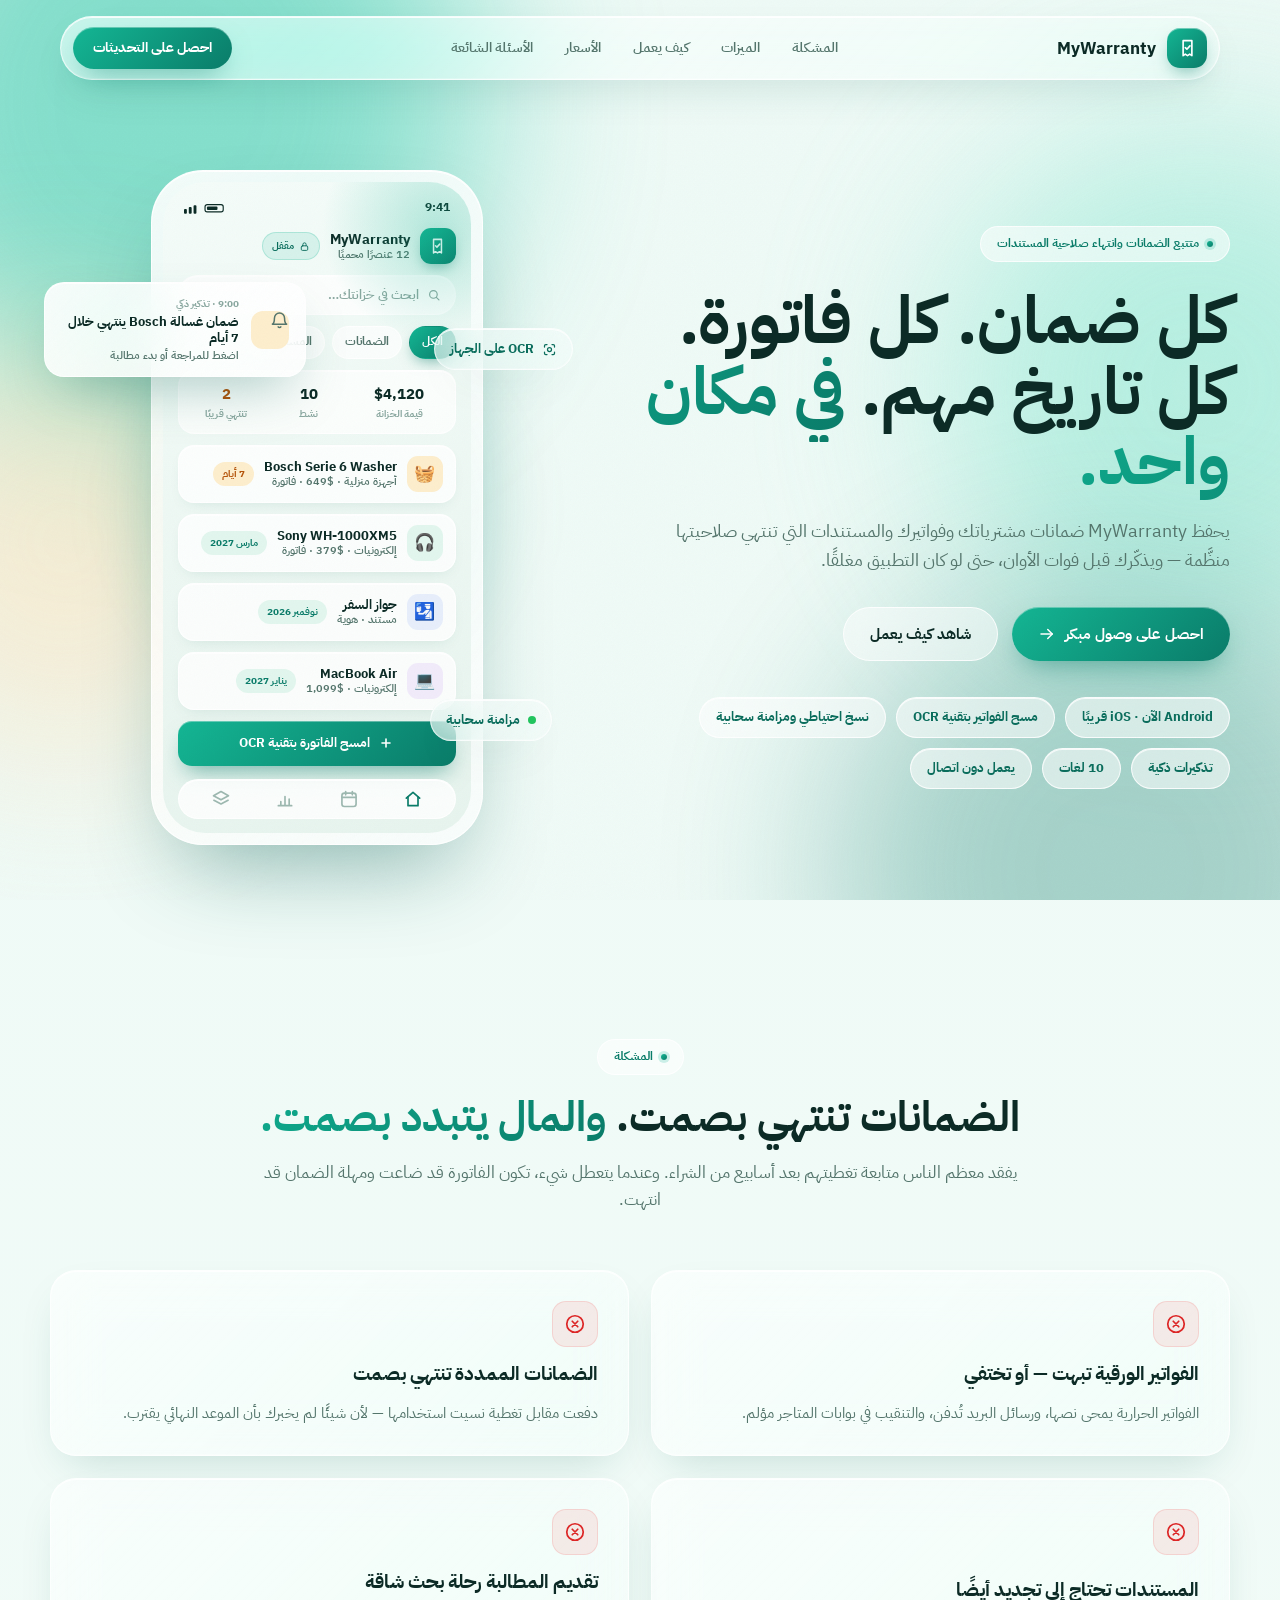
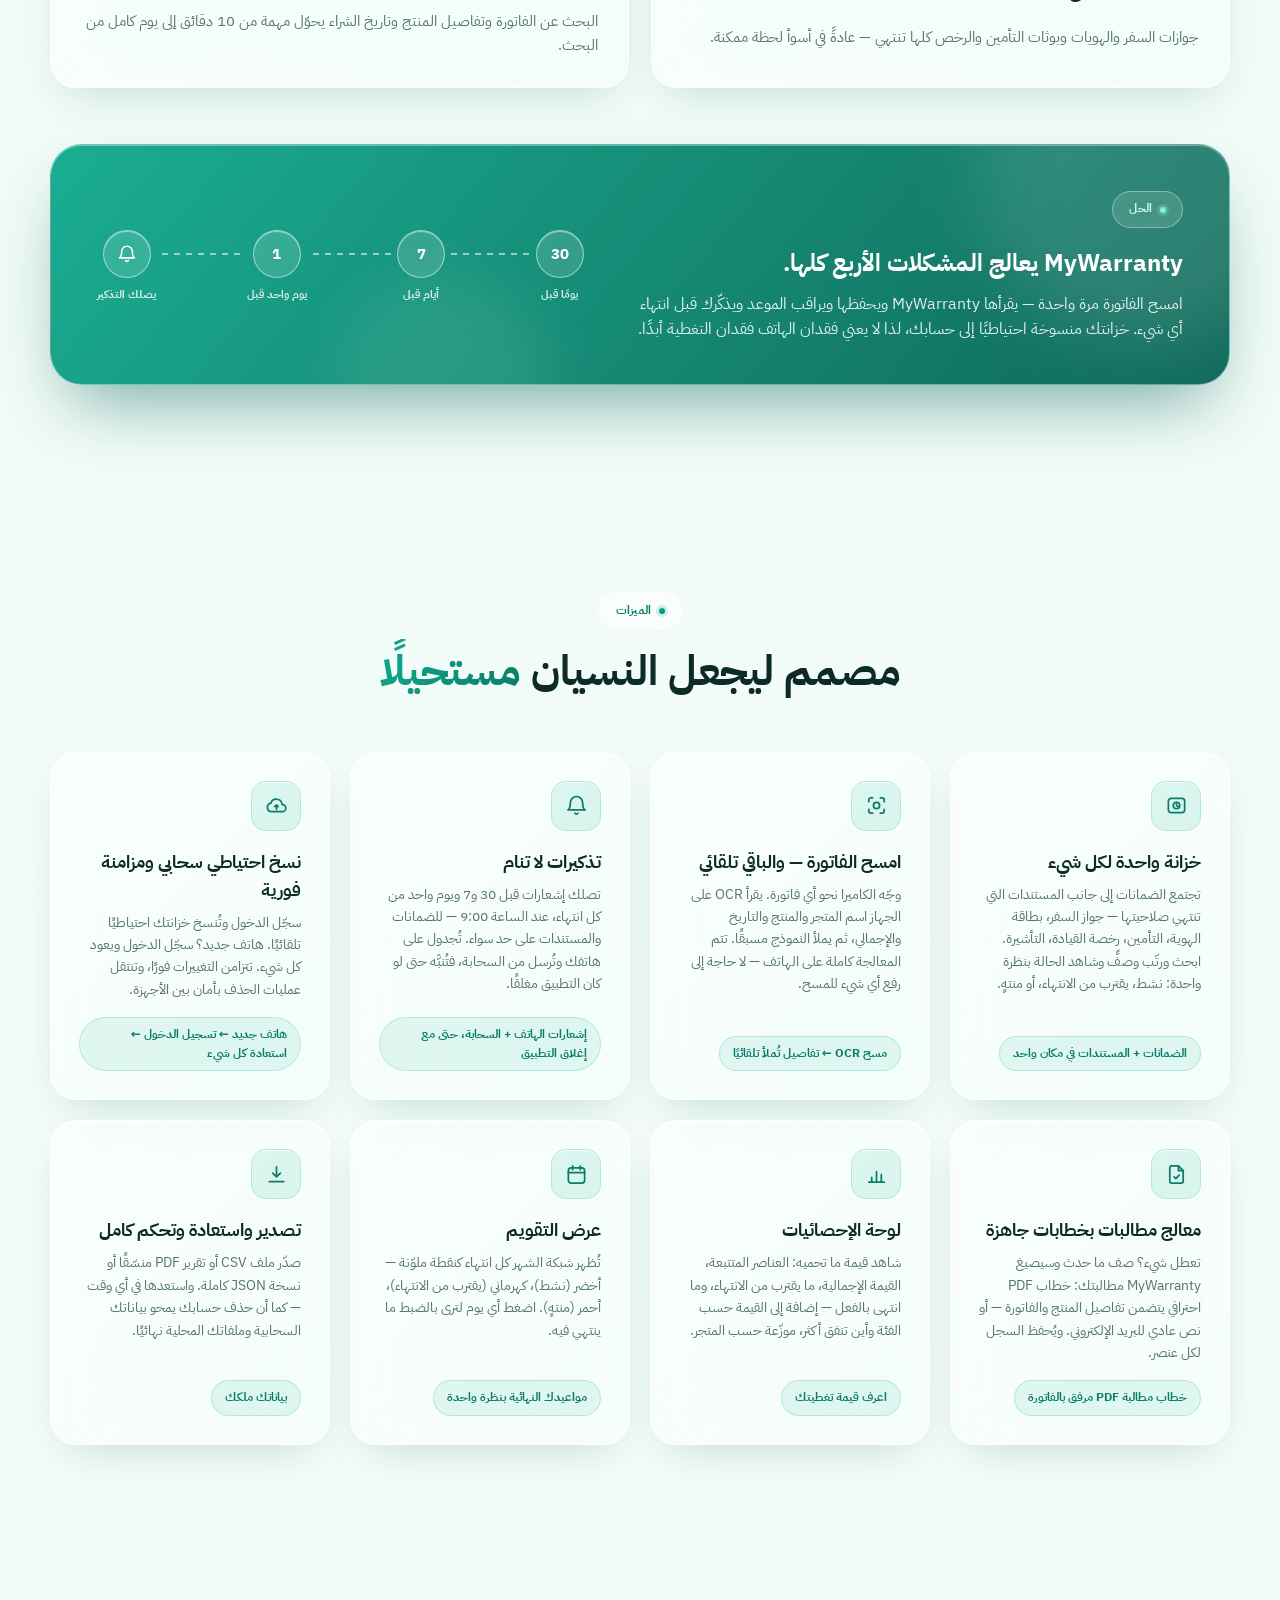
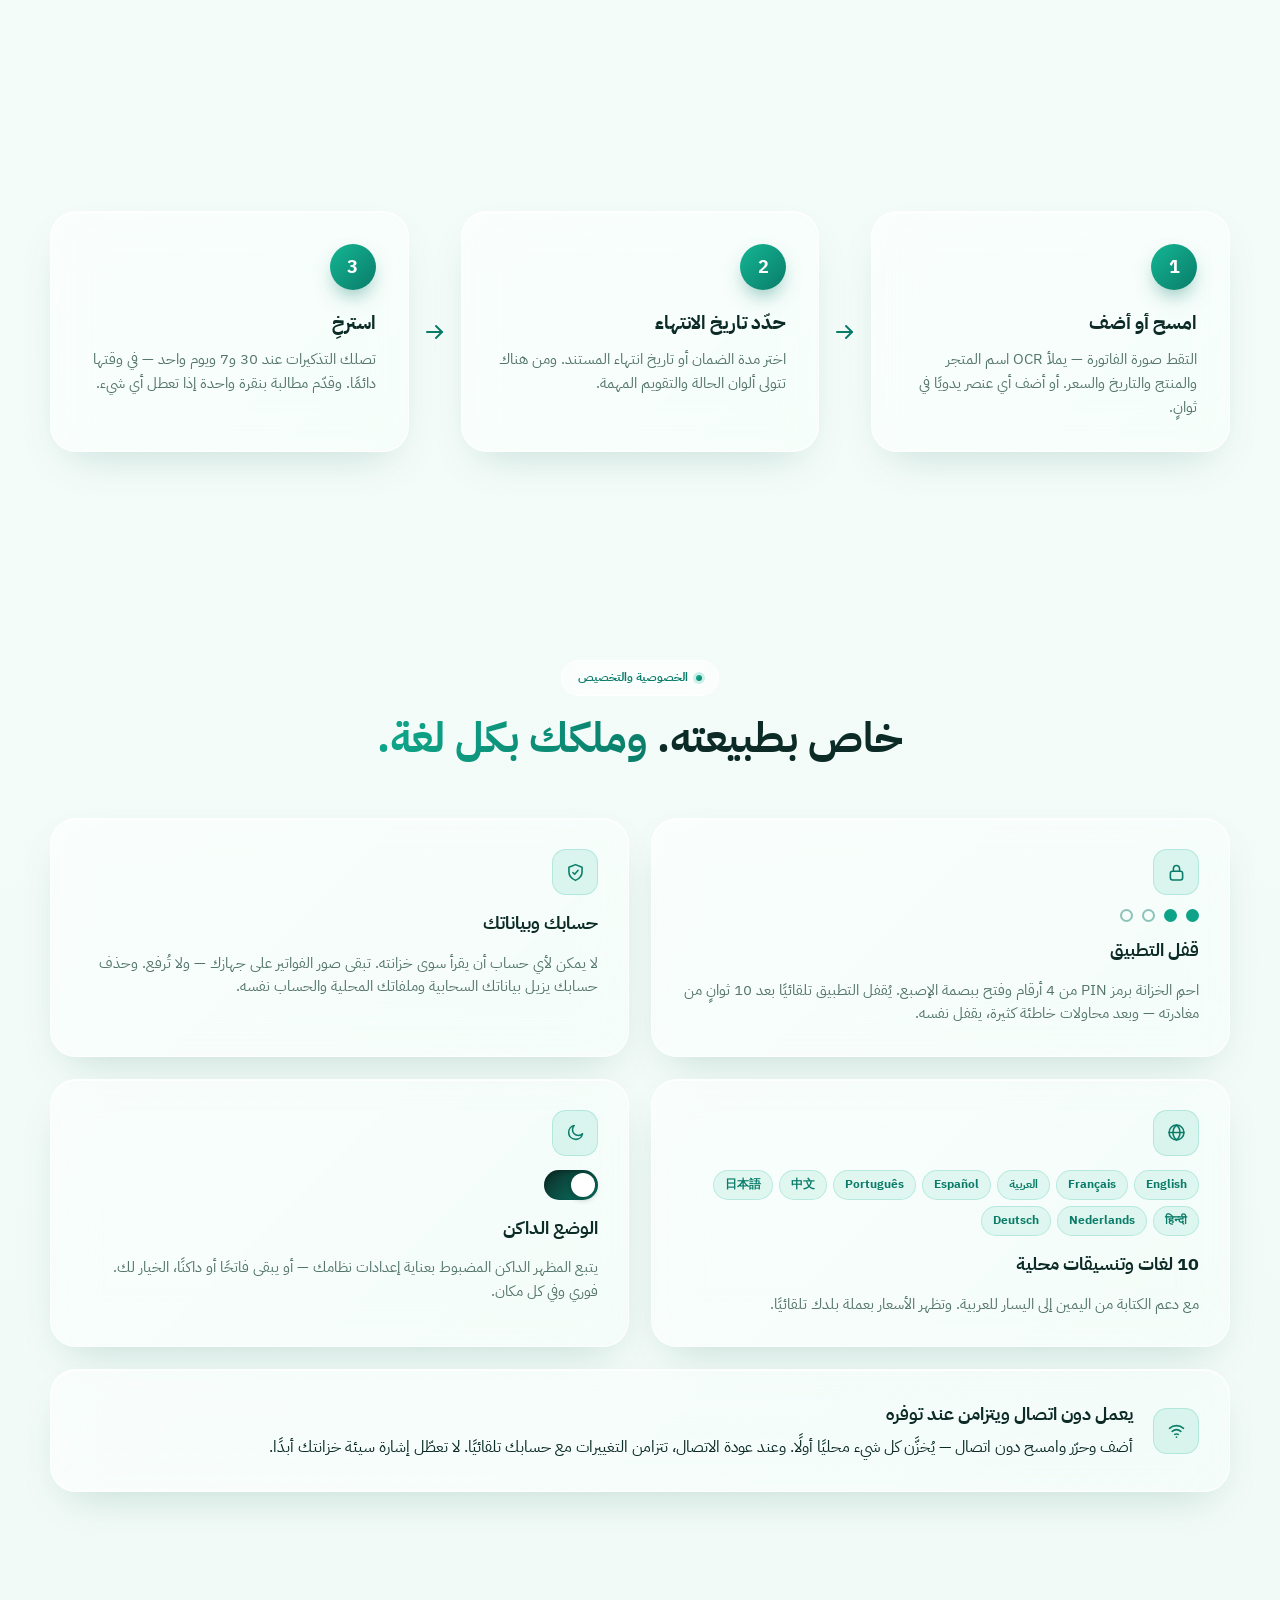
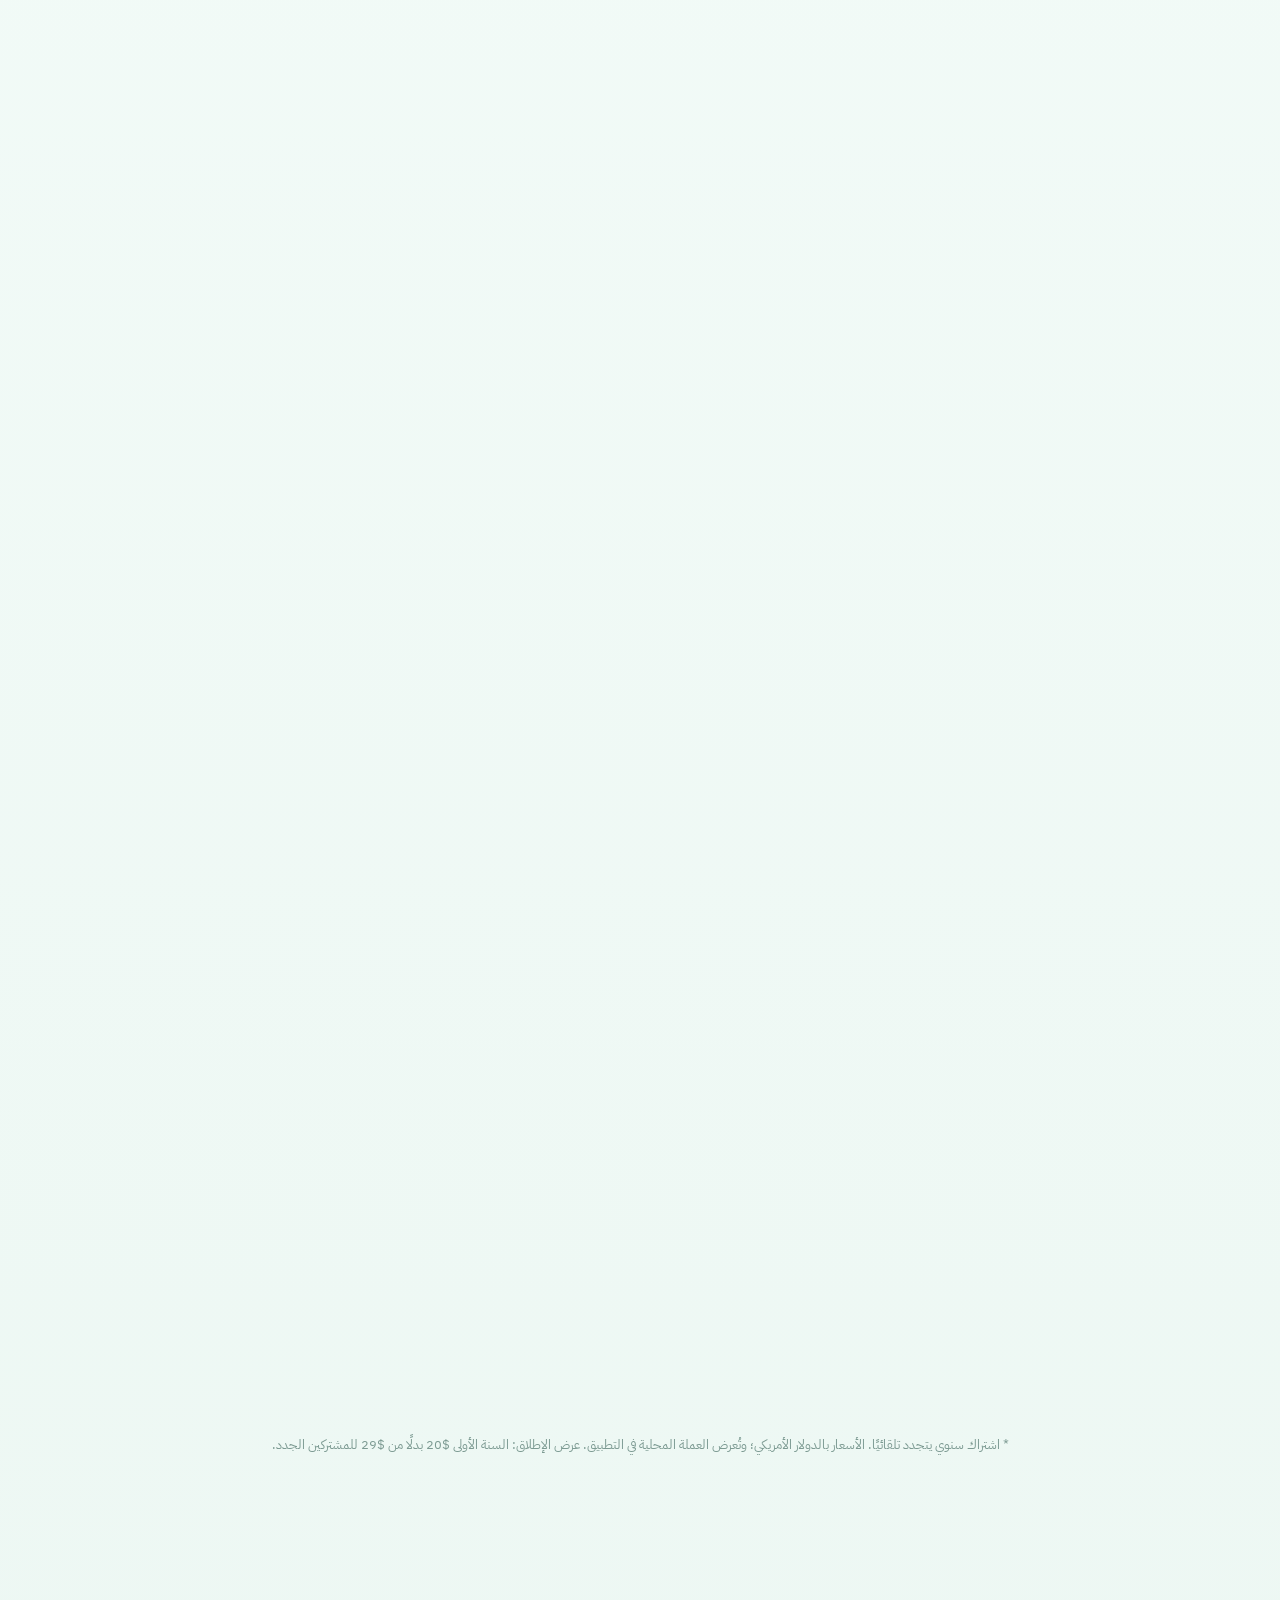
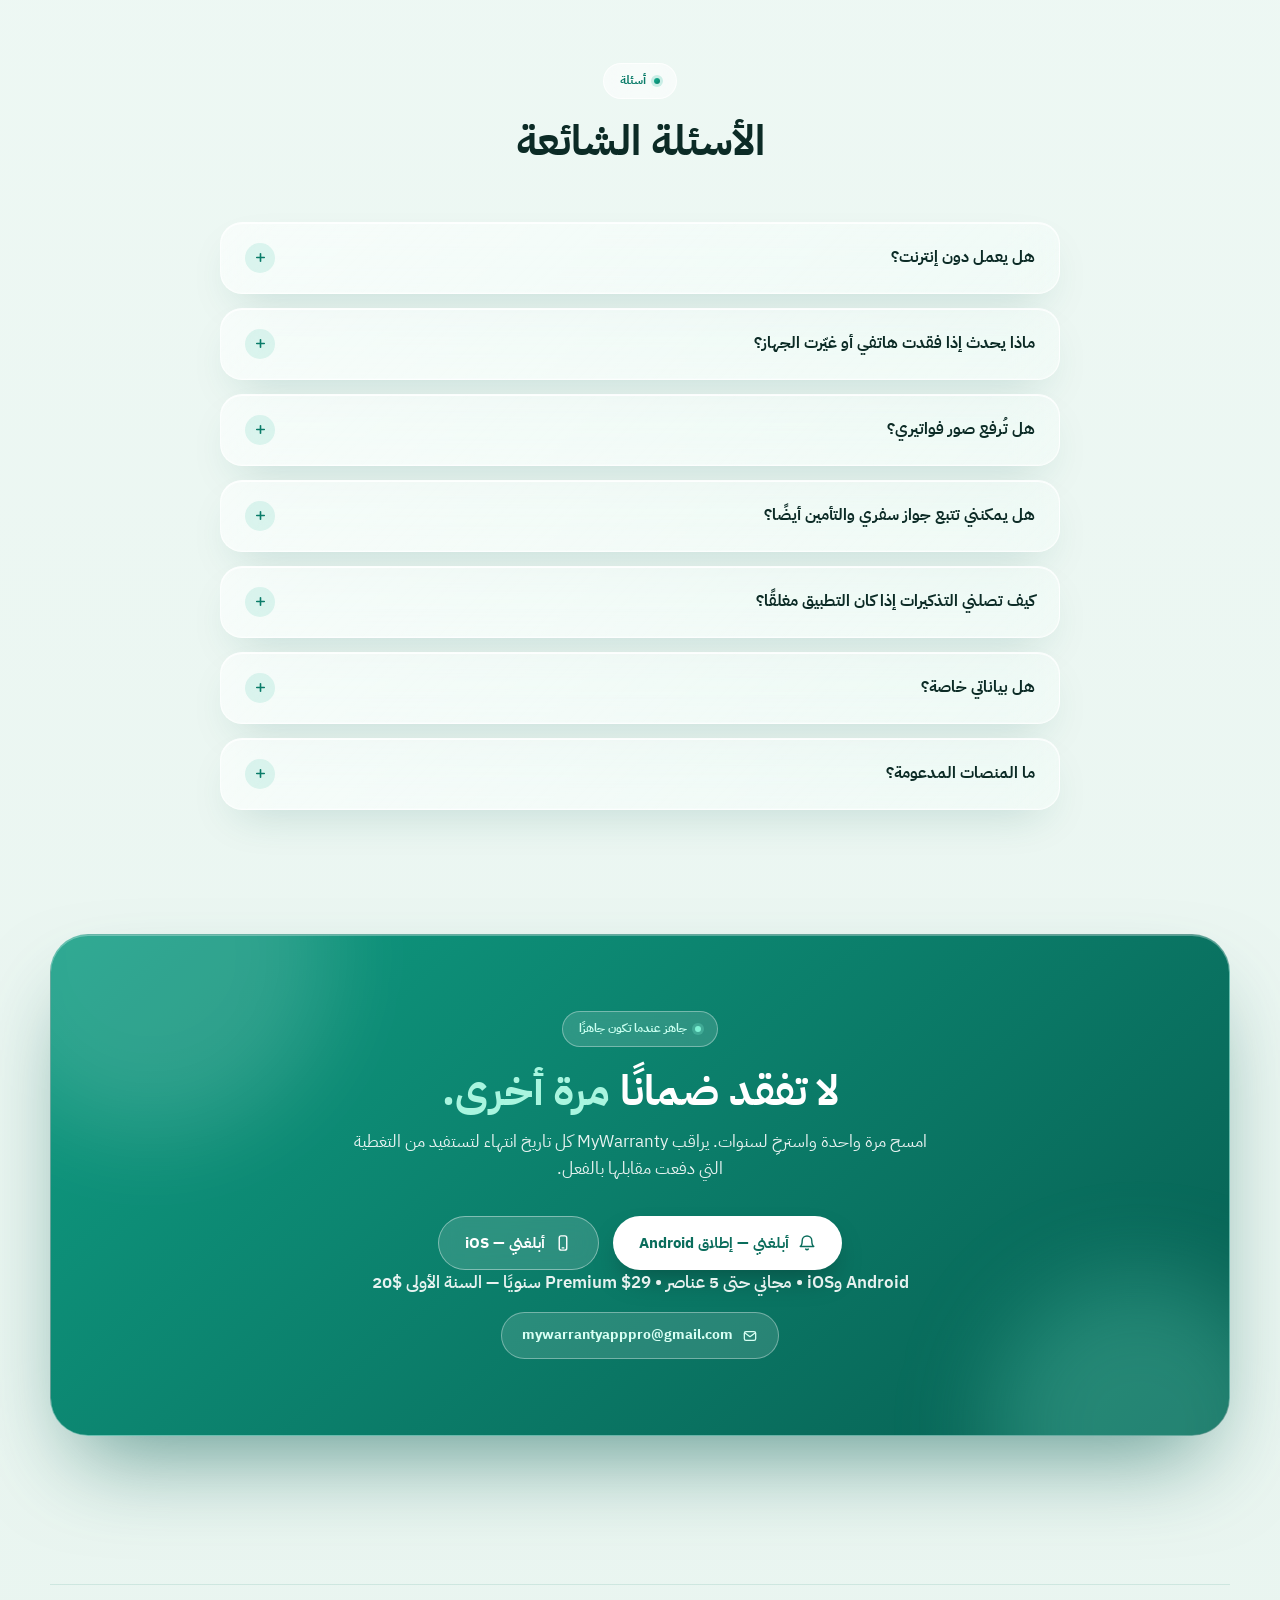
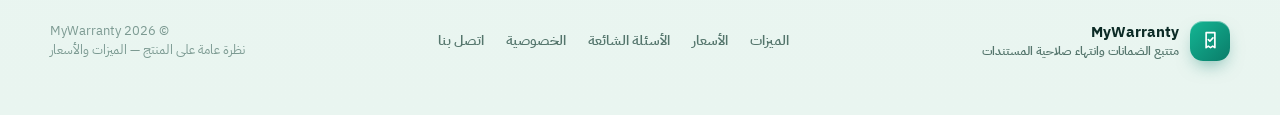
==== ar/index.html @ 51dd58e1 "Initial commit: MyWarranty marketing site - 10 locales, SEO, privacy policy" ====
<!DOCTYPE html>
<html lang="ar" dir="rtl">
<head>
<meta charset="UTF-8">
<meta name="viewport" content="width=device-width, initial-scale=1.0">
<title>MyWarranty — متتبع الضمانات والفواتير مع تذكيرات ذكية</title>
<meta name="description" content="تتبّع ضمانات المنتجات وفواتير الشراء والمستندات التي تنتهي صلاحيتها في مكان واحد، مع تذكيرات مجانية قبل الانتهاء بـ30 و7 ويوم واحد — حتى لو كان التطبيق مغلقًا.">
<meta name="robots" content="index, follow, max-image-preview:large, max-snippet:-1, max-video-preview:-1">
<link rel="canonical" href="https://mywarrantyapp.info/ar/">
<meta name="theme-color" content="#0ea389">
<meta name="application-name" content="MyWarranty">
<link rel="manifest" href="../site.webmanifest">
<link rel="icon" type="image/svg+xml" href="../assets/favicon.svg">
<link rel="apple-touch-icon" href="../assets/apple-touch-icon.png">
<meta property="og:type" content="website">
<meta property="og:site_name" content="MyWarranty">
<meta property="og:url" content="https://mywarrantyapp.info/ar/">
<meta property="og:title" content="MyWarranty — متتبع الضمانات والفواتير مع تذكيرات ذكية">
<meta property="og:description" content="تتبّع ضمانات المنتجات وفواتير الشراء والمستندات التي تنتهي صلاحيتها في مكان واحد، مع تذكيرات مجانية قبل الانتهاء بـ30 و7 ويوم واحد — حتى لو كان التطبيق مغلقًا.">
<meta property="og:image" content="https://mywarrantyapp.info/assets/og-image.png">
<meta property="og:image:width" content="1200">
<meta property="og:image:height" content="630">
<meta property="og:image:alt" content="MyWarranty — متتبع الضمانات وانتهاء صلاحية المستندات">
<meta property="og:locale" content="ar_AR">
<meta property="og:locale:alternate" content="fr_FR">
<meta property="og:locale:alternate" content="es_ES">
<meta property="og:locale:alternate" content="de_DE">
<meta property="og:locale:alternate" content="pt_PT">
<meta property="og:locale:alternate" content="zh_CN">
<meta property="og:locale:alternate" content="ja_JP">
<meta property="og:locale:alternate" content="hi_IN">
<meta property="og:locale:alternate" content="nl_NL">
<meta property="og:locale:alternate" content="en_US">
<meta name="twitter:card" content="summary_large_image">
<meta name="twitter:title" content="MyWarranty — متتبع الضمانات والفواتير مع تذكيرات ذكية">
<meta name="twitter:description" content="تتبّع ضمانات المنتجات وفواتير الشراء والمستندات التي تنتهي صلاحيتها في مكان واحد. واحصل على تذكيرات مجانية قبل انتهائها — حتى لو كان التطبيق مغلقًا.">
<meta name="twitter:image" content="https://mywarrantyapp.info/assets/og-image.png">
<link rel="alternate" hreflang="en" href="https://mywarrantyapp.info/">
<link rel="alternate" hreflang="fr" href="https://mywarrantyapp.info/fr/">
<link rel="alternate" hreflang="es" href="https://mywarrantyapp.info/es/">
<link rel="alternate" hreflang="de" href="https://mywarrantyapp.info/de/">
<link rel="alternate" hreflang="pt" href="https://mywarrantyapp.info/pt/">
<link rel="alternate" hreflang="ar" href="https://mywarrantyapp.info/ar/">
<link rel="alternate" hreflang="zh" href="https://mywarrantyapp.info/zh/">
<link rel="alternate" hreflang="ja" href="https://mywarrantyapp.info/ja/">
<link rel="alternate" hreflang="hi" href="https://mywarrantyapp.info/hi/">
<link rel="alternate" hreflang="nl" href="https://mywarrantyapp.info/nl/">
<link rel="alternate" hreflang="x-default" href="https://mywarrantyapp.info/">
<link rel="preload" href="../assets/fonts/pjs-latin.woff2" as="font" type="font/woff2" crossorigin>
<link rel="stylesheet" href="../assets/styles.css">
<script type="application/ld+json">
{
  "@context": "https://schema.org",
  "@graph": [
    {
      "@type": "Organization",
      "@id": "https://mywarrantyapp.info/#org",
      "name": "MyWarranty",
      "url": "https://mywarrantyapp.info/",
      "logo": "https://mywarrantyapp.info/assets/apple-touch-icon.png",
      "email": "mywarrantyapppro@gmail.com"
    },
    {
      "@type": "WebSite",
      "@id": "https://mywarrantyapp.info/#website",
      "url": "https://mywarrantyapp.info/ar/",
      "name": "MyWarranty",
      "inLanguage": "ar",
      "publisher": { "@id": "https://mywarrantyapp.info/#org" }
    },
    {
      "@type": "SoftwareApplication",
      "@id": "https://mywarrantyapp.info/#app",
      "name": "MyWarranty",
      "applicationCategory": "UtilitiesApplication",
      "operatingSystem": "Android",
      "url": "https://mywarrantyapp.info/",
      "description": "متتبع الضمانات وانتهاء صلاحية المستندات. امسح الفواتير بتقنية OCR على الجهاز، وتتبّع تواريخ انتهاء الضمانات والمستندات، واحصل على تذكيرات قبل 30 و7 ويوم واحد من أي انتهاء — حتى لو كان التطبيق مغلقًا.",
      "inLanguage": "ar",
      "availableLanguage": ["English","French","Spanish","German","Portuguese","Arabic","Chinese","Japanese","Hindi","Dutch"],
      "featureList": [
        "Receipt scanning with on-device OCR",
        "Warranty and document expiry tracking",
        "Local and cloud reminders 30, 7 and 1 day before expiry",
        "Cloud backup and real-time sync",
        "Claim letter generator (PDF / text)",
        "Calendar, stats dashboard, export and restore",
        "App lock with PIN and fingerprint",
        "Works offline"
      ],
      "offers": [
        { "@type": "Offer", "name": "Free plan", "price": "0", "priceCurrency": "USD" },
        { "@type": "Offer", "name": "Premium — first year (launch offer)", "price": "20", "priceCurrency": "USD" }
      ],
      "publisher": { "@id": "https://mywarrantyapp.info/#org" }
    },
    {
      "@type": "FAQPage",
      "@id": "https://mywarrantyapp.info/#faq",
      "inLanguage": "ar",
      "mainEntity": [
        {
          "@type": "Question",
          "name": "هل يعمل دون إنترنت؟",
          "acceptedAnswer": { "@type": "Answer", "text": "نعم. يعمل كل شيء دون اتصال — المسح والإضافة والتحرير والتذكيرات. وتتزامن التغييرات مع حسابك عند عودة الاتصال." }
        },
        {
          "@type": "Question",
          "name": "ماذا يحدث إذا فقدت هاتفي أو غيّرت الجهاز؟",
          "acceptedAnswer": { "@type": "Answer", "text": "سجّل الدخول من الجهاز الجديد وتُستعاد خزانتك من السحابة: الضمانات والمستندات والإعدادات والسجل." }
        },
        {
          "@type": "Question",
          "name": "هل تُرفع صور فواتيري؟",
          "acceptedAnswer": { "@type": "Answer", "text": "ليس حاليًا — تبقى صور الفواتير على جهازك. النسخ الاحتياطي السحابي للصور جزء من Premium وقادم قريبًا." }
        },
        {
          "@type": "Question",
          "name": "هل يمكنني تتبع جواز سفري والتأمين أيضًا؟",
          "acceptedAnswer": { "@type": "Answer", "text": "نعم. يغطي متتبع المستندات جوازات السفر وبطاقات الهوية وبوثات التأمين ورخص القيادة والتأشيرات وأي شيء آخر له تاريخ انتهاء — مع تذكيرات خاصة به." }
        },
        {
          "@type": "Question",
          "name": "كيف تصلني التذكيرات إذا كان التطبيق مغلقًا؟",
          "acceptedAnswer": { "@type": "Answer", "text": "بطريقتين: تُجدول الإشعارات مباشرة على هاتفك، وتُرسل خدمة سحابية التذكيرات إلى جهازك أيضًا. ولهذا تصل حتى بعد أسابيع من آخر مرة فتحت فيها التطبيق." }
        },
        {
          "@type": "Question",
          "name": "هل بياناتي خاصة؟",
          "acceptedAnswer": { "@type": "Answer", "text": "نعم. الوصول مقتصر على كل حساب على حدة — أنت وحدك من يقرأ خزانتك. وهناك قفل للتطبيق على هاتفك، وحذف حسابك يمحو بياناتك السحابية وملفاتك المحلية." }
        },
        {
          "@type": "Question",
          "name": "ما المنصات المدعومة؟",
          "acceptedAnswer": { "@type": "Answer", "text": "Android حاليًا. ويشارك تطبيق iOS الشيفرة نفسها وهو قيد التطوير." }
        }
      ]
    }
  ]
}
</script>
</head>
<body>

<div class="bg" aria-hidden="true">
  <div class="blob b1"></div><div class="blob b2"></div><div class="blob b3"></div><div class="blob b4"></div>
</div>
<div class="grain" aria-hidden="true"></div>

<!-- ============ NAV ============ -->
<header class="nav glass" id="nav">
  <a class="brand" href="#top">
    <span class="brand-mark">
      <svg viewBox="0 0 24 24" fill="none" stroke="currentColor" stroke-width="1.9" stroke-linecap="round" stroke-linejoin="round"><path d="M7 3h10v17.2l-2.5-1.7-2.5 1.7-2.5-1.7L7 20.2V3z"/><path d="M9.5 11l1.8 1.8 3.5-3.8"/></svg>
    </span>
    <span class="brand-name">MyWarranty</span>
  </a>
  <nav class="nav-links" id="navLinks" aria-label="التنقل الرئيسي">
    <a href="#problem">المشكلة</a>
    <a href="#features">الميزات</a>
    <a href="#how">كيف يعمل</a>
    <a href="#pricing">الأسعار</a>
    <a href="#faq">الأسئلة الشائعة</a>
  </nav>
  <div class="nav-cta">
    <a class="btn btn-primary btn-sm" href="#cta">احصل على التحديثات</a>
    <button class="burger" id="burger" aria-label="افتح القائمة" aria-expanded="false"><span></span><span></span><span></span></button>
  </div>
</header>

<main id="top">

  <!-- ============ HERO ============ -->
  <section class="hero">
    <div class="container hero-grid">
      <div class="hero-copy">
        <span class="eyebrow" data-reveal><span class="dot"></span>متتبع الضمانات وانتهاء صلاحية المستندات</span>
        <h1 data-reveal style="--d:.08s">كل ضمان. كل فاتورة. كل تاريخ مهم. <span class="hl">في مكان واحد.</span></h1>
        <p class="lead" data-reveal style="--d:.16s">يحفظ MyWarranty ضمانات مشترياتك وفواتيرك والمستندات التي تنتهي صلاحيتها منظَّمة — ويذكّرك قبل فوات الأوان، حتى لو كان التطبيق مغلقًا.</p>
        <div class="hero-actions" data-reveal style="--d:.24s">
          <a href="#cta" class="btn btn-primary">احصل على وصول مبكر
            <svg viewBox="0 0 24 24" fill="none" stroke="currentColor" stroke-width="2" stroke-linecap="round" stroke-linejoin="round"><path d="M4 12h15"/><path d="M13 6l6 6-6 6"/></svg>
          </a>
          <a href="#how" class="btn btn-ghost">شاهد كيف يعمل</a>
        </div>
        <ul class="hero-chips" data-reveal style="--d:.32s">
          <li>Android الآن · iOS قريبًا</li>
          <li>مسح الفواتير بتقنية OCR</li>
          <li>نسخ احتياطي ومزامنة سحابية</li>
          <li>تذكيرات ذكية</li>
          <li>10 لغات</li>
          <li>يعمل دون اتصال</li>
        </ul>
      </div>

      <div class="hero-visual" data-reveal style="--d:.2s">
        <div class="phone-scene">
          <div class="phone-glow" aria-hidden="true"></div>

          <div class="phone" role="img" aria-label="معاينة تطبيق MyWarranty">
            <div class="screen">
              <div class="statusbar">
                <span>9:41</span>
                <svg viewBox="0 0 46 12" fill="currentColor" aria-hidden="true"><rect x="0" y="7" width="3" height="5" rx="1"/><rect x="5" y="5" width="3" height="7" rx="1"/><rect x="10" y="3" width="3" height="9" rx="1"/><rect x="22" y="2.5" width="19" height="7.5" rx="2.2" fill="none" stroke="currentColor" stroke-width="1.2"/><rect x="24" y="4.5" width="11" height="3.5" rx="1"/></svg>
              </div>
              <div class="app-head">
                <span class="app-mark"><svg viewBox="0 0 24 24" fill="none" stroke="currentColor" stroke-width="1.9" stroke-linecap="round" stroke-linejoin="round"><path d="M7 3h10v17.2l-2.5-1.7-2.5 1.7-2.5-1.7L7 20.2V3z"/><path d="M9.5 11l1.8 1.8 3.5-3.8"/></svg></span>
                <div class="app-title"><strong>MyWarranty</strong><span>12 عنصرًا محميًا</span></div>
                <span class="app-lockpill"><svg viewBox="0 0 24 24" fill="none" stroke="currentColor" stroke-width="2" stroke-linecap="round"><rect x="5" y="10.5" width="14" height="10" rx="2.5"/><path d="M8.5 10.5V7.5a3.5 3.5 0 017 0v3"/></svg>مقفل</span>
              </div>
              <div class="app-search"><svg viewBox="0 0 24 24" fill="none" stroke="currentColor" stroke-width="2" stroke-linecap="round"><circle cx="11" cy="11" r="6.5"/><path d="M16 16l4.5 4.5"/></svg><span>ابحث في خزانتك…</span></div>
              <div class="app-filters"><span class="on">الكل</span><span>الضمانات</span><span>المستندات</span></div>
              <div class="app-summary">
                <div><b>$4,120</b><span>قيمة الخزانة</span></div>
                <div><b>10</b><span>نشط</span></div>
                <div><b class="warn">2</b><span>تنتهي قريبًا</span></div>
              </div>
              <div class="app-item">
                <span class="it-ic" style="--tint:#fdeecd">🧺</span>
                <div class="it-tx"><strong>Bosch Serie 6 Washer</strong><span>أجهزة منزلية · $649 · فاتورة</span></div>
                <span class="it-st exp">7 أيام</span>
              </div>
              <div class="app-item">
                <span class="it-ic" style="--tint:#e2f6ee">🎧</span>
                <div class="it-tx"><strong>Sony WH-1000XM5</strong><span>إلكترونيات · $379 · فاتورة</span></div>
                <span class="it-st ok">مارس 2027</span>
              </div>
              <div class="app-item">
                <span class="it-ic" style="--tint:#e7eefb">🛂</span>
                <div class="it-tx"><strong>جواز السفر</strong><span>مستند · هوية</span></div>
                <span class="it-st ok">نوفمبر 2026</span>
              </div>
              <div class="app-item">
                <span class="it-ic" style="--tint:#f1ebfa">💻</span>
                <div class="it-tx"><strong>MacBook Air</strong><span>إلكترونيات · $1,099</span></div>
                <span class="it-st ok">يناير 2027</span>
              </div>
              <div class="app-scan"><svg viewBox="0 0 24 24" fill="none" stroke="currentColor" stroke-width="2.4" stroke-linecap="round"><path d="M12 6v12M6 12h12"/></svg>امسح الفاتورة بتقنية OCR</div>
              <div class="app-tabbar" aria-hidden="true">
                <svg class="act" viewBox="0 0 24 24" fill="none" stroke="currentColor" stroke-width="2" stroke-linecap="round" stroke-linejoin="round"><path d="M4 11l8-7 8 7"/><path d="M6 9.5V20h12V9.5"/></svg>
                <svg viewBox="0 0 24 24" fill="none" stroke="currentColor" stroke-width="2" stroke-linecap="round"><rect x="3.5" y="5" width="17" height="16" rx="3"/><path d="M3.5 10h17M8 3v4M16 3v4"/></svg>
                <svg viewBox="0 0 24 24" fill="none" stroke="currentColor" stroke-width="2" stroke-linecap="round"><path d="M4 20h16M7 20v-5M12 20V9M17 20v-8"/></svg>
                <svg viewBox="0 0 24 24" fill="none" stroke="currentColor" stroke-width="2" stroke-linecap="round" stroke-linejoin="round"><path d="M12 3l9 5-9 5-9-5z"/><path d="M3.5 13.5L12 18l8.5-4.5"/></svg>
              </div>
            </div>
          </div>

          <div class="float-notif glass-strong" aria-hidden="true">
            <span class="fn-ic"><svg viewBox="0 0 24 24" fill="none" stroke="currentColor" stroke-width="1.9" stroke-linecap="round" stroke-linejoin="round"><path d="M18.4 9a6.4 6.4 0 10-12.8 0c0 6-2.6 7.6-2.6 7.6h18s-2.6-1.6-2.6-7.6"/><path d="M13.7 20a2 2 0 01-3.4 0"/></svg></span>
            <div>
              <small>9:00 · تذكير ذكي</small>
              <strong>ضمان غسالة Bosch ينتهي خلال 7 أيام</strong>
              <span>اضغط للمراجعة أو بدء مطالبة</span>
            </div>
          </div>
          <div class="float-chip glass fc-1" aria-hidden="true">
            <svg viewBox="0 0 24 24" fill="none" stroke="currentColor" stroke-width="2" stroke-linecap="round" stroke-linejoin="round"><path d="M4 8V6a2 2 0 012-2h2M16 4h2a2 2 0 012 2v2M20 16v2a2 2 0 01-2 2h-2M8 20H6a2 2 0 01-2-2v-2"/><circle cx="12" cy="12" r="3.2"/></svg>
            OCR على الجهاز
          </div>
          <div class="float-chip glass fc-2" aria-hidden="true"><span class="pulse"></span>مزامنة سحابية</div>
        </div>
      </div>
    </div>
  </section>

  <!-- ============ PROBLEM ============ -->
  <section class="section" id="problem">
    <div class="container">
      <div class="section-head" data-reveal>
        <span class="eyebrow"><span class="dot"></span>المشكلة</span>
        <h2>الضمانات تنتهي بصمت. <span class="hl">والمال يتبدد بصمت.</span></h2>
        <p>يفقد معظم الناس متابعة تغطيتهم بعد أسابيع من الشراء. وعندما يتعطل شيء، تكون الفاتورة قد ضاعت ومهلة الضمان قد انتهت.</p>
      </div>

      <div class="problem-grid" data-reveal-group>
        <article class="p-card glass glow-card">
          <span class="p-ic"><svg viewBox="0 0 24 24" fill="none" stroke="currentColor" stroke-width="1.9" stroke-linecap="round"><circle cx="12" cy="12" r="9"/><path d="M9 9l6 6M15 9l-6 6"/></svg></span>
          <h3>الفواتير الورقية تبهت — أو تختفي</h3>
          <p>الفواتير الحرارية يمحى نصها، ورسائل البريد تُدفن، والتنقيب في بوابات المتاجر مؤلم.</p>
        </article>
        <article class="p-card glass glow-card">
          <span class="p-ic"><svg viewBox="0 0 24 24" fill="none" stroke="currentColor" stroke-width="1.9" stroke-linecap="round"><circle cx="12" cy="12" r="9"/><path d="M9 9l6 6M15 9l-6 6"/></svg></span>
          <h3>الضمانات الممددة تنتهي بصمت</h3>
          <p>دفعت مقابل تغطية نسيت استخدامها — لأن شيئًا لم يخبرك بأن الموعد النهائي يقترب.</p>
        </article>
        <article class="p-card glass glow-card">
          <span class="p-ic"><svg viewBox="0 0 24 24" fill="none" stroke="currentColor" stroke-width="1.9" stroke-linecap="round"><circle cx="12" cy="12" r="9"/><path d="M9 9l6 6M15 9l-6 6"/></svg></span>
          <h3>المستندات تحتاج إلى تجديد أيضًا</h3>
          <p>جوازات السفر والهويات وبوثات التأمين والرخص كلها تنتهي — عادةً في أسوأ لحظة ممكنة.</p>
        </article>
        <article class="p-card glass glow-card">
          <span class="p-ic"><svg viewBox="0 0 24 24" fill="none" stroke="currentColor" stroke-width="1.9" stroke-linecap="round"><circle cx="12" cy="12" r="9"/><path d="M9 9l6 6M15 9l-6 6"/></svg></span>
          <h3>تقديم المطالبة رحلة بحث شاقة</h3>
          <p>البحث عن الفاتورة وتفاصيل المنتج وتاريخ الشراء يحوّل مهمة من 10 دقائق إلى يوم كامل من البحث.</p>
        </article>
      </div>

      <div class="fix-banner" data-reveal>
        <div>
          <span class="eyebrow eyebrow-light fix-badge"><span class="dot"></span>الحل</span>
          <h3>MyWarranty يعالج المشكلات الأربع كلها.</h3>
          <p>امسح الفاتورة مرة واحدة — يقرأها MyWarranty ويحفظها ويراقب الموعد ويذكّرك قبل انتهاء أي شيء. خزانتك منسوخة احتياطيًا إلى حسابك، لذا لا يعني فقدان الهاتف فقدان التغطية أبدًا.</p>
        </div>
        <div class="tl" aria-label="الجدول الزمني للتذكيرات">
          <div class="tl-step"><span class="tl-dot">30</span><small>يومًا قبل</small></div>
          <span class="tl-line"></span>
          <div class="tl-step"><span class="tl-dot">7</span><small>أيام قبل</small></div>
          <span class="tl-line"></span>
          <div class="tl-step"><span class="tl-dot">1</span><small>يوم واحد قبل</small></div>
          <span class="tl-line"></span>
          <div class="tl-step"><span class="tl-dot"><svg viewBox="0 0 24 24" fill="none" stroke="currentColor" stroke-width="1.9" stroke-linecap="round" stroke-linejoin="round"><path d="M18.4 9a6.4 6.4 0 10-12.8 0c0 6-2.6 7.6-2.6 7.6h18s-2.6-1.6-2.6-7.6"/><path d="M13.7 20a2 2 0 01-3.4 0"/></svg></span><small>يصلك التذكير</small></div>
        </div>
      </div>
    </div>
  </section>

  <!-- ============ FEATURES ============ -->
  <section class="section" id="features">
    <div class="container">
      <div class="section-head" data-reveal>
        <span class="eyebrow"><span class="dot"></span>الميزات</span>
        <h2>مصمم ليجعل النسيان <span class="hl">مستحيلًا</span></h2>
      </div>

      <div class="feat-grid" data-reveal-group>
        <article class="f-card glass glow-card">
          <span class="f-ic"><svg viewBox="0 0 24 24" fill="none" stroke="currentColor" stroke-width="1.8" stroke-linecap="round" stroke-linejoin="round"><rect x="3.5" y="4.5" width="17" height="15" rx="3"/><circle cx="12" cy="12" r="3.4"/><path d="M12 8.6V12l1.7 1.3"/></svg></span>
          <h3>خزانة واحدة لكل شيء</h3>
          <p>تجتمع الضمانات إلى جانب المستندات التي تنتهي صلاحيتها — جواز السفر، بطاقة الهوية، التأمين، رخصة القيادة، التأشيرة. ابحث ورتّب وصفِّ وشاهد الحالة بنظرة واحدة: نشط، يقترب من الانتهاء، أو منتهٍ.</p>
          <span class="tag">الضمانات + المستندات في مكان واحد</span>
        </article>
        <article class="f-card glass glow-card">
          <span class="f-ic"><svg viewBox="0 0 24 24" fill="none" stroke="currentColor" stroke-width="1.8" stroke-linecap="round" stroke-linejoin="round"><path d="M4 8V6a2 2 0 012-2h2M16 4h2a2 2 0 012 2v2M20 16v2a2 2 0 01-2 2h-2M8 20H6a2 2 0 01-2-2v-2"/><circle cx="12" cy="12" r="3.2"/></svg></span>
          <h3>امسح الفاتورة — والباقي تلقائي</h3>
          <p>وجّه الكاميرا نحو أي فاتورة. يقرأ OCR على الجهاز اسم المتجر والمنتج والتاريخ والإجمالي، ثم يملأ النموذج مسبقًا. تتم المعالجة كاملة على الهاتف — لا حاجة إلى رفع أي شيء للمسح.</p>
          <span class="tag">مسح OCR ← تفاصيل تُملأ تلقائيًا</span>
        </article>
        <article class="f-card glass glow-card">
          <span class="f-ic"><svg viewBox="0 0 24 24" fill="none" stroke="currentColor" stroke-width="1.8" stroke-linecap="round" stroke-linejoin="round"><path d="M18.4 9a6.4 6.4 0 10-12.8 0c0 6-2.6 7.6-2.6 7.6h18s-2.6-1.6-2.6-7.6"/><path d="M13.7 20a2 2 0 01-3.4 0"/></svg></span>
          <h3>تذكيرات لا تنام</h3>
          <p>تصلك إشعارات قبل 30 و7 ويوم واحد من كل انتهاء، عند الساعة 9:00 — للضمانات والمستندات على حد سواء. تُجدول على هاتفك وتُرسل من السحابة، فتُنبَّه حتى لو كان التطبيق مغلقًا.</p>
          <span class="tag">إشعارات الهاتف + السحابة، حتى مع إغلاق التطبيق</span>
        </article>
        <article class="f-card glass glow-card">
          <span class="f-ic"><svg viewBox="0 0 24 24" fill="none" stroke="currentColor" stroke-width="1.8" stroke-linecap="round" stroke-linejoin="round"><path d="M7 18.5a4.5 4.5 0 01-.9-8.9A6 6 0 0117.8 11h.2a3.75 3.75 0 010 7.5H7z"/><path d="M12 16v-4.5M10.2 13.2L12 11.4l1.8 1.8"/></svg></span>
          <h3>نسخ احتياطي سحابي ومزامنة فورية</h3>
          <p>سجّل الدخول وتُنسخ خزانتك احتياطيًا تلقائيًا. هاتف جديد؟ سجّل الدخول ويعود كل شيء. تتزامن التغييرات فورًا، وتنتقل عمليات الحذف بأمان بين الأجهزة.</p>
          <span class="tag">هاتف جديد ← تسجيل الدخول ← استعادة كل شيء</span>
        </article>
        <article class="f-card glass glow-card">
          <span class="f-ic"><svg viewBox="0 0 24 24" fill="none" stroke="currentColor" stroke-width="1.8" stroke-linecap="round" stroke-linejoin="round"><path d="M14 3H7a2 2 0 00-2 2v14a2 2 0 002 2h10a2 2 0 002-2V8z"/><path d="M14 3v5h5"/><path d="M9.5 14.5l1.8 1.8 3.4-3.6"/></svg></span>
          <h3>معالج مطالبات بخطابات جاهزة</h3>
          <p>تعطل شيء؟ صف ما حدث وسيصيغ MyWarranty مطالبتك: خطاب PDF احترافي يتضمن تفاصيل المنتج والفاتورة — أو نص عادي للبريد الإلكتروني. ويُحفظ السجل لكل عنصر.</p>
          <span class="tag">خطاب مطالبة PDF مرفق بالفاتورة</span>
        </article>
        <article class="f-card glass glow-card">
          <span class="f-ic"><svg viewBox="0 0 24 24" fill="none" stroke="currentColor" stroke-width="1.8" stroke-linecap="round"><path d="M4 20h16"/><path d="M7 20v-5M12 20V9M17 20v-8"/></svg></span>
          <h3>لوحة الإحصائيات</h3>
          <p>شاهد قيمة ما تحميه: العناصر المتتبعة، القيمة الإجمالية، ما يقترب من الانتهاء، وما انتهى بالفعل — إضافة إلى القيمة حسب الفئة وأين تنفق أكثر، موزّعة حسب المتجر.</p>
          <span class="tag">اعرف قيمة تغطيتك</span>
        </article>
        <article class="f-card glass glow-card">
          <span class="f-ic"><svg viewBox="0 0 24 24" fill="none" stroke="currentColor" stroke-width="1.8" stroke-linecap="round"><rect x="3.5" y="5" width="17" height="16" rx="3"/><path d="M3.5 10h17M8 3v4M16 3v4"/></svg></span>
          <h3>عرض التقويم</h3>
          <p>تُظهر شبكة الشهر كل انتهاء كنقطة ملوّنة — أخضر (نشط)، كهرماني (يقترب من الانتهاء)، أحمر (منتهٍ). اضغط أي يوم لترى بالضبط ما ينتهي فيه.</p>
          <span class="tag">مواعيدك النهائية بنظرة واحدة</span>
        </article>
        <article class="f-card glass glow-card">
          <span class="f-ic"><svg viewBox="0 0 24 24" fill="none" stroke="currentColor" stroke-width="1.8" stroke-linecap="round" stroke-linejoin="round"><path d="M12 4v10M8 10.5l4 4 4-4"/><path d="M4.5 19.5h15"/></svg></span>
          <h3>تصدير واستعادة وتحكم كامل</h3>
          <p>صدّر ملف CSV أو تقرير PDF منسّقًا أو نسخة JSON كاملة. واستعدها في أي وقت — كما أن حذف حسابك يمحو بياناتك السحابية وملفاتك المحلية نهائيًا.</p>
          <span class="tag">بياناتك ملكك</span>
        </article>
      </div>
    </div>
  </section>

  <!-- ============ HOW IT WORKS ============ -->
  <section class="section" id="how">
    <div class="container">
      <div class="section-head" data-reveal>
        <span class="eyebrow"><span class="dot"></span>كيف يعمل</span>
        <h2>ثلاث خطوات. <span class="hl">ثم انسَ الأمر.</span></h2>
      </div>
      <div class="steps" data-reveal-group>
        <article class="step glass glow-card">
          <span class="step-num">1</span>
          <h3>امسح أو أضف</h3>
          <p>التقط صورة الفاتورة — يملأ OCR اسم المتجر والمنتج والتاريخ والسعر. أو أضف أي عنصر يدويًا في ثوانٍ.</p>
        </article>
        <span class="step-arrow" aria-hidden="true"><svg viewBox="0 0 24 24" fill="none" stroke="currentColor" stroke-width="2" stroke-linecap="round" stroke-linejoin="round"><path d="M4 12h15"/><path d="M13 6l6 6-6 6"/></svg></span>
        <article class="step glass glow-card">
          <span class="step-num">2</span>
          <h3>حدّد تاريخ الانتهاء</h3>
          <p>اختر مدة الضمان أو تاريخ انتهاء المستند. ومن هناك تتولى ألوان الحالة والتقويم المهمة.</p>
        </article>
        <span class="step-arrow" aria-hidden="true"><svg viewBox="0 0 24 24" fill="none" stroke="currentColor" stroke-width="2" stroke-linecap="round" stroke-linejoin="round"><path d="M4 12h15"/><path d="M13 6l6 6-6 6"/></svg></span>
        <article class="step glass glow-card">
          <span class="step-num">3</span>
          <h3>استرخِ</h3>
          <p>تصلك التذكيرات عند 30 و7 ويوم واحد — في وقتها دائمًا. وقدّم مطالبة بنقرة واحدة إذا تعطل أي شيء.</p>
        </article>
      </div>
    </div>
  </section>

  <!-- ============ PRIVACY & PERSONALIZATION ============ -->
  <section class="section" id="privacy">
    <div class="container">
      <div class="section-head" data-reveal>
        <span class="eyebrow"><span class="dot"></span>الخصوصية والتخصيص</span>
        <h2>خاص بطبيعته. <span class="hl">وملكك بكل لغة.</span></h2>
      </div>

      <div class="priv-grid" data-reveal-group>
        <article class="v-card glass glow-card">
          <span class="v-ic"><svg viewBox="0 0 24 24" fill="none" stroke="currentColor" stroke-width="1.8" stroke-linecap="round"><rect x="5" y="10.5" width="14" height="10" rx="2.5"/><path d="M8.5 10.5V7.5a3.5 3.5 0 017 0v3"/></svg></span>
          <span class="pin" aria-hidden="true"><i class="f"></i><i class="f"></i><i></i><i></i></span>
          <h3>قفل التطبيق</h3>
          <p>احمِ الخزانة برمز PIN من 4 أرقام وفتح ببصمة الإصبع. يُقفل التطبيق تلقائيًا بعد 10 ثوانٍ من مغادرته — وبعد محاولات خاطئة كثيرة، يقفل نفسه.</p>
        </article>
        <article class="v-card glass glow-card">
          <span class="v-ic"><svg viewBox="0 0 24 24" fill="none" stroke="currentColor" stroke-width="1.8" stroke-linecap="round" stroke-linejoin="round"><path d="M12 3l7.5 3v5.5c0 4.8-3.2 7.7-7.5 9.5-4.3-1.8-7.5-4.7-7.5-9.5V6z"/><path d="M9 12l2 2 4-4.5"/></svg></span>
          <h3>حسابك وبياناتك</h3>
          <p>لا يمكن لأي حساب أن يقرأ سوى خزانته. تبقى صور الفواتير على جهازك — ولا تُرفع. وحذف حسابك يزيل بياناتك السحابية وملفاتك المحلية والحساب نفسه.</p>
        </article>
        <article class="v-card glass glow-card">
          <span class="v-ic"><svg viewBox="0 0 24 24" fill="none" stroke="currentColor" stroke-width="1.8" stroke-linecap="round"><circle cx="12" cy="12" r="8.5"/><path d="M3.5 12h17"/><path d="M12 3.5c2.7 2.3 4 5.2 4 8.5s-1.3 6.2-4 8.5c-2.7-2.3-4-5.2-4-8.5s1.3-6.2 4-8.5z"/></svg></span>
          <div class="langs" aria-label="اللغات المدعومة"><span lang="en">English</span><span lang="fr">Français</span><span lang="ar" dir="rtl">العربية</span><span lang="es">Español</span><span lang="pt">Português</span><span lang="zh">中文</span><span lang="ja">日本語</span><span lang="hi">हिन्दी</span><span lang="nl">Nederlands</span><span lang="de">Deutsch</span></div>
          <h3>10 لغات وتنسيقات محلية</h3>
          <p>مع دعم الكتابة من اليمين إلى اليسار للعربية. وتظهر الأسعار بعملة بلدك تلقائيًا.</p>
        </article>
        <article class="v-card glass glow-card">
          <span class="v-ic"><svg viewBox="0 0 24 24" fill="none" stroke="currentColor" stroke-width="1.8" stroke-linecap="round" stroke-linejoin="round"><path d="M20 13.5A8 8 0 1110.5 4 6.5 6.5 0 0020 13.5z"/></svg></span>
          <span class="mini-toggle" aria-hidden="true"><span class="knob"></span></span>
          <h3>الوضع الداكن</h3>
          <p>يتبع المظهر الداكن المضبوط بعناية إعدادات نظامك — أو يبقى فاتحًا أو داكنًا، الخيار لك. فوري وفي كل مكان.</p>
        </article>
        <article class="v-card glass glow-card" style="grid-column:1/-1;flex-direction:row;align-items:center;gap:20px">
          <span class="v-ic" style="flex-shrink:0"><svg viewBox="0 0 24 24" fill="none" stroke="currentColor" stroke-width="1.8" stroke-linecap="round"><path d="M4 9.5a12 12 0 0116 0"/><path d="M7 13a8 8 0 0110 0"/><path d="M10 16.5a4 4 0 014 0"/><circle cx="12" cy="19.5" r="1" fill="currentColor" stroke="none"/></svg></span>
          <div>
            <h3>يعمل دون اتصال ويتزامن عند توفره</h3>
            <p style="margin-top:6px">أضف وحرّر وامسح دون اتصال — يُخزَّن كل شيء محليًا أولًا. وعند عودة الاتصال، تتزامن التغييرات مع حسابك تلقائيًا. لا تعطّل إشارة سيئة خزانتك أبدًا.</p>
          </div>
        </article>
      </div>
    </div>
  </section>

  <!-- ============ PRICING ============ -->
  <section class="section" id="pricing">
    <div class="container">
      <div class="section-head" data-reveal>
        <span class="eyebrow"><span class="dot"></span>الأسعار</span>
        <h2>ابدأ مجانًا. <span class="hl">وارتقِ إلى Premium عندما تكبر احتياجاتك.</span></h2>
        <p>كل الميزات الأساسية مجانية حتى 5 عناصر. وPremium خطة سنوية بسيطة — بلا مستويات ولا مفاجآت.</p>
      </div>

      <div class="plans" data-reveal-group>
        <article class="plan glass glow-card">
          <h3>مجاني</h3>
          <div class="price"><b>$0</b><span>/ للأبد</span></div>
          <p class="plan-sub">حتى 5 عناصر إجمالًا (ضمانات + مستندات)</p>
          <ul>
            <li><svg viewBox="0 0 24 24" fill="none" stroke="currentColor" stroke-width="2.2" stroke-linecap="round" stroke-linejoin="round"><circle cx="12" cy="12" r="9"/><path d="M8.5 12.2l2.4 2.4 4.6-4.8"/></svg>مسح الفواتير بتقنية OCR</li>
            <li><svg viewBox="0 0 24 24" fill="none" stroke="currentColor" stroke-width="2.2" stroke-linecap="round" stroke-linejoin="round"><circle cx="12" cy="12" r="9"/><path d="M8.5 12.2l2.4 2.4 4.6-4.8"/></svg>تذكيرات عند 30 و7 ويوم واحد (محلية + من السحابة)</li>
            <li><svg viewBox="0 0 24 24" fill="none" stroke="currentColor" stroke-width="2.2" stroke-linecap="round" stroke-linejoin="round"><circle cx="12" cy="12" r="9"/><path d="M8.5 12.2l2.4 2.4 4.6-4.8"/></svg>متتبع المستندات</li>
            <li><svg viewBox="0 0 24 24" fill="none" stroke="currentColor" stroke-width="2.2" stroke-linecap="round" stroke-linejoin="round"><circle cx="12" cy="12" r="9"/><path d="M8.5 12.2l2.4 2.4 4.6-4.8"/></svg>التقويم والبحث والترتيب وألوان الحالة</li>
            <li><svg viewBox="0 0 24 24" fill="none" stroke="currentColor" stroke-width="2.2" stroke-linecap="round" stroke-linejoin="round"><circle cx="12" cy="12" r="9"/><path d="M8.5 12.2l2.4 2.4 4.6-4.8"/></svg>لوحة الإحصائيات</li>
            <li><svg viewBox="0 0 24 24" fill="none" stroke="currentColor" stroke-width="2.2" stroke-linecap="round" stroke-linejoin="round"><circle cx="12" cy="12" r="9"/><path d="M8.5 12.2l2.4 2.4 4.6-4.8"/></svg>منشئ خطابات المطالبات (PDF / نص)</li>
            <li><svg viewBox="0 0 24 24" fill="none" stroke="currentColor" stroke-width="2.2" stroke-linecap="round" stroke-linejoin="round"><circle cx="12" cy="12" r="9"/><path d="M8.5 12.2l2.4 2.4 4.6-4.8"/></svg>نسخ احتياطي ومزامنة سحابية</li>
            <li><svg viewBox="0 0 24 24" fill="none" stroke="currentColor" stroke-width="2.2" stroke-linecap="round" stroke-linejoin="round"><circle cx="12" cy="12" r="9"/><path d="M8.5 12.2l2.4 2.4 4.6-4.8"/></svg>قفل التطبيق (PIN + بصمة)</li>
          </ul>
          <a href="#cta" class="btn btn-ghost btn-block">ابدأ مجانًا</a>
        </article>

        <article class="plan plan-pro">
          <span class="launch-badge">عرض الإطلاق — السنة الأولى $20</span>
          <h3>Premium</h3>
          <div class="price"><s>$29</s><b>$20</b><span>/ السنة الأولى</span></div>
          <p class="plan-sub">ثم $29 سنويًا. إلغاء في أي وقت.*</p>
          <ul>
            <li><svg viewBox="0 0 24 24" fill="none" stroke="currentColor" stroke-width="2.2" stroke-linecap="round" stroke-linejoin="round"><circle cx="12" cy="12" r="9"/><path d="M8.5 12.2l2.4 2.4 4.6-4.8"/></svg><span>ضمانات ومستندات <strong>بلا حدود</strong></span></li>
            <li><svg viewBox="0 0 24 24" fill="none" stroke="currentColor" stroke-width="2.2" stroke-linecap="round" stroke-linejoin="round"><circle cx="12" cy="12" r="9"/><path d="M8.5 12.2l2.4 2.4 4.6-4.8"/></svg><span><strong>مشاركة عائلية</strong> مضمنة — غطِّ حتى 5 أفراد من العائلة (تُطرح مع نظام الفوترة)</span></li>
            <li><svg viewBox="0 0 24 24" fill="none" stroke="currentColor" stroke-width="2.2" stroke-linecap="round" stroke-linejoin="round"><circle cx="12" cy="12" r="9"/><path d="M8.5 12.2l2.4 2.4 4.6-4.8"/></svg><span><strong>نسخ احتياطي سحابي للصور</strong> الخاص بالفواتير (قريبًا)</span></li>
            <li><svg viewBox="0 0 24 24" fill="none" stroke="currentColor" stroke-width="2.2" stroke-linecap="round" stroke-linejoin="round"><circle cx="12" cy="12" r="9"/><path d="M8.5 12.2l2.4 2.4 4.6-4.8"/></svg><span>كل ما في الخطة المجانية، دائمًا</span></li>
          </ul>
          <a href="#cta" class="btn btn-light btn-block">الترقية إلى Premium</a>
        </article>
      </div>

      <div class="compare glass" data-reveal>
        <div class="cmp-scroll">
          <div class="cmp-row cmp-head"><span>الميزة</span><span>مجاني</span><span>Premium</span></div>
          <div class="cmp-row"><span>العناصر (ضمانات + مستندات)</span><span class="cmp-strong">حتى 5</span><span class="cmp-strong cmp-pro">بلا حدود</span></div>
          <div class="cmp-row"><span>مسح الفواتير بتقنية OCR</span><span class="cmp-yes"><svg viewBox="0 0 24 24" fill="none" stroke="currentColor" stroke-width="2.4" stroke-linecap="round" stroke-linejoin="round"><path d="M5 12.5l4.5 4.5L19 7.5"/></svg></span><span class="cmp-yes"><svg viewBox="0 0 24 24" fill="none" stroke="currentColor" stroke-width="2.4" stroke-linecap="round" stroke-linejoin="round"><path d="M5 12.5l4.5 4.5L19 7.5"/></svg></span></div>
          <div class="cmp-row"><span>التذكيرات (محلية + من السحابة)</span><span class="cmp-yes"><svg viewBox="0 0 24 24" fill="none" stroke="currentColor" stroke-width="2.4" stroke-linecap="round" stroke-linejoin="round"><path d="M5 12.5l4.5 4.5L19 7.5"/></svg></span><span class="cmp-yes"><svg viewBox="0 0 24 24" fill="none" stroke="currentColor" stroke-width="2.4" stroke-linecap="round" stroke-linejoin="round"><path d="M5 12.5l4.5 4.5L19 7.5"/></svg></span></div>
          <div class="cmp-row"><span>نسخ احتياطي ومزامنة سحابية</span><span class="cmp-yes"><svg viewBox="0 0 24 24" fill="none" stroke="currentColor" stroke-width="2.4" stroke-linecap="round" stroke-linejoin="round"><path d="M5 12.5l4.5 4.5L19 7.5"/></svg></span><span class="cmp-yes"><svg viewBox="0 0 24 24" fill="none" stroke="currentColor" stroke-width="2.4" stroke-linecap="round" stroke-linejoin="round"><path d="M5 12.5l4.5 4.5L19 7.5"/></svg></span></div>
          <div class="cmp-row"><span>خطاب مطالبة PDF</span><span class="cmp-yes"><svg viewBox="0 0 24 24" fill="none" stroke="currentColor" stroke-width="2.4" stroke-linecap="round" stroke-linejoin="round"><path d="M5 12.5l4.5 4.5L19 7.5"/></svg></span><span class="cmp-yes"><svg viewBox="0 0 24 24" fill="none" stroke="currentColor" stroke-width="2.4" stroke-linecap="round" stroke-linejoin="round"><path d="M5 12.5l4.5 4.5L19 7.5"/></svg></span></div>
          <div class="cmp-row"><span>مشاركة عائلية</span><span class="cmp-no">—</span><span class="cmp-yes"><svg viewBox="0 0 24 24" fill="none" stroke="currentColor" stroke-width="2.4" stroke-linecap="round" stroke-linejoin="round"><path d="M5 12.5l4.5 4.5L19 7.5"/></svg></span></div>
          <div class="cmp-row"><span>نسخ احتياطي سحابي للصور</span><span class="cmp-no">—</span><span class="cmp-yes"><svg viewBox="0 0 24 24" fill="none" stroke="currentColor" stroke-width="2.4" stroke-linecap="round" stroke-linejoin="round"><path d="M5 12.5l4.5 4.5L19 7.5"/></svg></span></div>
        </div>
      </div>
      <p class="fineprint">* اشتراك سنوي يتجدد تلقائيًا. الأسعار بالدولار الأمريكي؛ وتُعرض العملة المحلية في التطبيق. عرض الإطلاق: السنة الأولى $20 بدلًا من $29 للمشتركين الجدد.</p>
    </div>
  </section>

  <!-- ============ FAQ ============ -->
  <section class="section" id="faq">
    <div class="container">
      <div class="section-head" data-reveal>
        <span class="eyebrow"><span class="dot"></span>أسئلة</span>
        <h2>الأسئلة الشائعة</h2>
      </div>

      <div class="faq-list" data-reveal-group>
        <div class="faq-item glass">
          <button class="faq-q" id="faq-q1" aria-expanded="false" aria-controls="faq-a1">هل يعمل دون إنترنت؟<span class="faq-ic"><svg viewBox="0 0 24 24" fill="none" stroke="currentColor" stroke-width="2.6" stroke-linecap="round"><path d="M12 6v12M6 12h12"/></svg></span></button>
          <div class="faq-a" id="faq-a1" role="region" aria-labelledby="faq-q1"><p>نعم. يعمل كل شيء دون اتصال — المسح والإضافة والتحرير والتذكيرات. وتتزامن التغييرات مع حسابك عند عودة الاتصال.</p></div>
        </div>
        <div class="faq-item glass">
          <button class="faq-q" id="faq-q2" aria-expanded="false" aria-controls="faq-a2">ماذا يحدث إذا فقدت هاتفي أو غيّرت الجهاز؟<span class="faq-ic"><svg viewBox="0 0 24 24" fill="none" stroke="currentColor" stroke-width="2.6" stroke-linecap="round"><path d="M12 6v12M6 12h12"/></svg></span></button>
          <div class="faq-a" id="faq-a2" role="region" aria-labelledby="faq-q2"><p>سجّل الدخول من الجهاز الجديد وتُستعاد خزانتك من السحابة: الضمانات والمستندات والإعدادات والسجل.</p></div>
        </div>
        <div class="faq-item glass">
          <button class="faq-q" id="faq-q3" aria-expanded="false" aria-controls="faq-a3">هل تُرفع صور فواتيري؟<span class="faq-ic"><svg viewBox="0 0 24 24" fill="none" stroke="currentColor" stroke-width="2.6" stroke-linecap="round"><path d="M12 6v12M6 12h12"/></svg></span></button>
          <div class="faq-a" id="faq-a3" role="region" aria-labelledby="faq-q3"><p>ليس حاليًا — تبقى صور الفواتير على جهازك. النسخ الاحتياطي السحابي للصور جزء من Premium وقادم قريبًا.</p></div>
        </div>
        <div class="faq-item glass">
          <button class="faq-q" id="faq-q4" aria-expanded="false" aria-controls="faq-a4">هل يمكنني تتبع جواز سفري والتأمين أيضًا؟<span class="faq-ic"><svg viewBox="0 0 24 24" fill="none" stroke="currentColor" stroke-width="2.6" stroke-linecap="round"><path d="M12 6v12M6 12h12"/></svg></span></button>
          <div class="faq-a" id="faq-a4" role="region" aria-labelledby="faq-q4"><p>نعم. يغطي متتبع المستندات جوازات السفر وبطاقات الهوية وبوثات التأمين ورخص القيادة والتأشيرات وأي شيء آخر له تاريخ انتهاء — مع تذكيرات خاصة به.</p></div>
        </div>
        <div class="faq-item glass">
          <button class="faq-q" id="faq-q5" aria-expanded="false" aria-controls="faq-a5">كيف تصلني التذكيرات إذا كان التطبيق مغلقًا؟<span class="faq-ic"><svg viewBox="0 0 24 24" fill="none" stroke="currentColor" stroke-width="2.6" stroke-linecap="round"><path d="M12 6v12M6 12h12"/></svg></span></button>
          <div class="faq-a" id="faq-a5" role="region" aria-labelledby="faq-q5"><p>بطريقتين: تُجدول الإشعارات مباشرة على هاتفك، وتُرسل خدمة سحابية التذكيرات إلى جهازك أيضًا. ولهذا تصل حتى بعد أسابيع من آخر مرة فتحت فيها التطبيق.</p></div>
        </div>
        <div class="faq-item glass">
          <button class="faq-q" id="faq-q6" aria-expanded="false" aria-controls="faq-a6">هل بياناتي خاصة؟<span class="faq-ic"><svg viewBox="0 0 24 24" fill="none" stroke="currentColor" stroke-width="2.6" stroke-linecap="round"><path d="M12 6v12M6 12h12"/></svg></span></button>
          <div class="faq-a" id="faq-a6" role="region" aria-labelledby="faq-q6"><p>نعم. الوصول مقتصر على كل حساب على حدة — أنت وحدك من يقرأ خزانتك. وهناك قفل للتطبيق على هاتفك، وحذف حسابك يمحو بياناتك السحابية وملفاتك المحلية.</p></div>
        </div>
        <div class="faq-item glass">
          <button class="faq-q" id="faq-q7" aria-expanded="false" aria-controls="faq-a7">ما المنصات المدعومة؟<span class="faq-ic"><svg viewBox="0 0 24 24" fill="none" stroke="currentColor" stroke-width="2.6" stroke-linecap="round"><path d="M12 6v12M6 12h12"/></svg></span></button>
          <div class="faq-a" id="faq-a7" role="region" aria-labelledby="faq-q7"><p>Android حاليًا. ويشارك تطبيق iOS الشيفرة نفسها وهو قيد التطوير.</p></div>
        </div>
      </div>
    </div>
  </section>

  <!-- ============ CTA ============ -->
  <section class="section" id="cta" style="padding-top:20px">
    <div class="container">
      <div class="cta-panel" data-reveal>
        <span class="cta-glow g1" aria-hidden="true"></span>
        <span class="cta-glow g2" aria-hidden="true"></span>
        <span class="eyebrow eyebrow-light"><span class="dot"></span>جاهز عندما تكون جاهزًا</span>
        <h2>لا تفقد ضمانًا <span class="hl-light">مرة أخرى.</span></h2>
        <p>امسح مرة واحدة واسترخِ لسنوات. يراقب MyWarranty كل تاريخ انتهاء لتستفيد من التغطية التي دفعت مقابلها بالفعل.</p>
        <div class="cta-actions">
          <a href="mailto:mywarrantyapppro@gmail.com?subject=%D8%A3%D8%A8%D9%84%D8%BA%D9%86%D9%8A%20%D8%B9%D9%86%D8%AF%20%D8%A5%D8%B7%D9%84%D8%A7%D9%82%20MyWarranty%20(Android)" class="btn btn-light">
            <svg viewBox="0 0 24 24" fill="none" stroke="currentColor" stroke-width="1.9" stroke-linecap="round" stroke-linejoin="round"><path d="M18.4 9a6.4 6.4 0 10-12.8 0c0 6-2.6 7.6-2.6 7.6h18s-2.6-1.6-2.6-7.6"/><path d="M13.7 20a2 2 0 01-3.4 0"/></svg>
            أبلغني — إطلاق Android
          </a>
          <a href="mailto:mywarrantyapppro@gmail.com?subject=%D8%A3%D8%A8%D9%84%D8%BA%D9%86%D9%8A%20%D8%B9%D9%86%D8%AF%D9%85%D8%A7%20%D9%8A%D8%B5%D9%84%20MyWarranty%20%D8%A5%D9%84%D9%89%20iOS" class="btn btn-glass">
            <svg viewBox="0 0 24 24" fill="none" stroke="currentColor" stroke-width="1.9" stroke-linecap="round"><rect x="7" y="2.5" width="10" height="19" rx="2.5"/><path d="M11 18.5h2"/></svg>
            أبلغني — iOS
          </a>
        </div>
        <p class="cta-meta">Android وiOS • مجاني حتى 5 عناصر • Premium $29 سنويًا — السنة الأولى $20</p>
        <a class="cta-mail" href="mailto:mywarrantyapppro@gmail.com">
          <svg viewBox="0 0 24 24" fill="none" stroke="currentColor" stroke-width="1.9" stroke-linecap="round" stroke-linejoin="round"><rect x="3.5" y="5.5" width="17" height="13" rx="2.5"/><path d="M4 7l8 6 8-6"/></svg>
          mywarrantyapppro@gmail.com
        </a>
      </div>
    </div>
  </section>
</main>

<!-- ============ FOOTER ============ -->
<footer>
  <div class="container">
    <div class="foot-rule">
      <div class="foot-brand">
        <span class="brand-mark"><svg viewBox="0 0 24 24" fill="none" stroke="currentColor" stroke-width="1.9" stroke-linecap="round" stroke-linejoin="round"><path d="M7 3h10v17.2l-2.5-1.7-2.5 1.7-2.5-1.7L7 20.2V3z"/><path d="M9.5 11l1.8 1.8 3.5-3.8"/></svg></span>
        <small><strong style="color:var(--ink);font-size:15px">MyWarranty</strong><br>متتبع الضمانات وانتهاء صلاحية المستندات</small>
      </div>
      <nav class="foot-links" aria-label="التذييل">
        <a href="#features">الميزات</a>
        <a href="#pricing">الأسعار</a>
        <a href="#faq">الأسئلة الشائعة</a>
        <a href="../privacy/">الخصوصية</a>
        <a href="mailto:mywarrantyapppro@gmail.com">اتصل بنا</a>
      </nav>
      <div class="foot-note">© 2026 MyWarranty<br>نظرة عامة على المنتج — الميزات والأسعار</div>
    </div>
  </div>
</footer>

<script src="../assets/main.js" defer></script>
</body>
</html>
---- assets/styles.css ----
/* ============ FONTS (self-hosted) ============ */
@font-face{font-family:'Plus Jakarta Sans';font-style:normal;font-weight:400 800;font-display:swap;src:url(fonts/pjs-latin-ext.woff2) format('woff2');unicode-range:U+0100-02BA,U+02BD-02C5,U+02C7-02CC,U+02CE-02D7,U+02DD-02FF,U+0304,U+0308,U+0329,U+1D00-1DBF,U+1E00-1E9F,U+1EF2-1EFF,U+2020,U+20A0-20AB,U+20AD-20C0,U+2113,U+2C60-2C7F,U+A720-A7FF}
@font-face{font-family:'Plus Jakarta Sans';font-style:normal;font-weight:400 800;font-display:swap;src:url(fonts/pjs-latin.woff2) format('woff2');unicode-range:U+0000-00FF,U+0131,U+0152-0153,U+02BB-02BC,U+02C6,U+02DA,U+02DC,U+0304,U+0308,U+0329,U+2000-206F,U+20AC,U+2122,U+2191,U+2193,U+2212,U+2215,U+FEFF,U+FFFD}
@font-face{font-family:'IBM Plex Sans Arabic';font-style:normal;font-weight:400;font-display:swap;src:url(fonts/plex-arabic-400.woff2) format('woff2');unicode-range:U+0600-06FF,U+0750-077F,U+0870-088E,U+0890-0891,U+0897-08E1,U+08E3-08FF,U+200C-200E,U+2010-2011,U+204F,U+2E41,U+FB50-FDFF,U+FE70-FE74,U+FE76-FEFC,U+102E0-102FB,U+10E60-10E7E,U+10EC2-10EC4,U+10EFC-10EFF,U+1EE00-1EE03,U+1EE05-1EE1F,U+1EE21-1EE22,U+1EE24,U+1EE27,U+1EE29-1EE32,U+1EE34-1EE37,U+1EE39,U+1EE3B,U+1EE42,U+1EE47,U+1EE49,U+1EE4B,U+1EE4D-1EE4F,U+1EE51-1EE52,U+1EE54,U+1EE57,U+1EE59,U+1EE5B,U+1EE5D,U+1EE5F,U+1EE61-1EE62,U+1EE64,U+1EE67-1EE6A,U+1EE6C-1EE72,U+1EE74-1EE77,U+1EE79-1EE7C,U+1EE7E,U+1EE80-1EE89,U+1EE8B-1EE9B,U+1EEA1-1EEA3,U+1EEA5-1EEA9,U+1EEAB-1EEBB,U+1EEF0-1EEF1}
@font-face{font-family:'IBM Plex Sans Arabic';font-style:normal;font-weight:400;font-display:swap;src:url(fonts/plex-latin-400.woff2) format('woff2');unicode-range:U+0000-00FF,U+0131,U+0152-0153,U+02BB-02BC,U+02C6,U+02DA,U+02DC,U+0304,U+0308,U+0329,U+2000-206F,U+20AC,U+2122,U+2191,U+2193,U+2212,U+2215,U+FEFF,U+FFFD}
@font-face{font-family:'IBM Plex Sans Arabic';font-style:normal;font-weight:500;font-display:swap;src:url(fonts/plex-arabic-500.woff2) format('woff2');unicode-range:U+0600-06FF,U+0750-077F,U+0870-088E,U+0890-0891,U+0897-08E1,U+08E3-08FF,U+200C-200E,U+2010-2011,U+204F,U+2E41,U+FB50-FDFF,U+FE70-FE74,U+FE76-FEFC,U+102E0-102FB,U+10E60-10E7E,U+10EC2-10EC4,U+10EFC-10EFF,U+1EE00-1EE03,U+1EE05-1EE1F,U+1EE21-1EE22,U+1EE24,U+1EE27,U+1EE29-1EE32,U+1EE34-1EE37,U+1EE39,U+1EE3B,U+1EE42,U+1EE47,U+1EE49,U+1EE4B,U+1EE4D-1EE4F,U+1EE51-1EE52,U+1EE54,U+1EE57,U+1EE59,U+1EE5B,U+1EE5D,U+1EE5F,U+1EE61-1EE62,U+1EE64,U+1EE67-1EE6A,U+1EE6C-1EE72,U+1EE74-1EE77,U+1EE79-1EE7C,U+1EE7E,U+1EE80-1EE89,U+1EE8B-1EE9B,U+1EEA1-1EEA3,U+1EEA5-1EEA9,U+1EEAB-1EEBB,U+1EEF0-1EEF1}
@font-face{font-family:'IBM Plex Sans Arabic';font-style:normal;font-weight:500;font-display:swap;src:url(fonts/plex-latin-500.woff2) format('woff2');unicode-range:U+0000-00FF,U+0131,U+0152-0153,U+02BB-02BC,U+02C6,U+02DA,U+02DC,U+0304,U+0308,U+0329,U+2000-206F,U+20AC,U+2122,U+2191,U+2193,U+2212,U+2215,U+FEFF,U+FFFD}
@font-face{font-family:'IBM Plex Sans Arabic';font-style:normal;font-weight:600;font-display:swap;src:url(fonts/plex-arabic-600.woff2) format('woff2');unicode-range:U+0600-06FF,U+0750-077F,U+0870-088E,U+0890-0891,U+0897-08E1,U+08E3-08FF,U+200C-200E,U+2010-2011,U+204F,U+2E41,U+FB50-FDFF,U+FE70-FE74,U+FE76-FEFC,U+102E0-102FB,U+10E60-10E7E,U+10EC2-10EC4,U+10EFC-10EFF,U+1EE00-1EE03,U+1EE05-1EE1F,U+1EE21-1EE22,U+1EE24,U+1EE27,U+1EE29-1EE32,U+1EE34-1EE37,U+1EE39,U+1EE3B,U+1EE42,U+1EE47,U+1EE49,U+1EE4B,U+1EE4D-1EE4F,U+1EE51-1EE52,U+1EE54,U+1EE57,U+1EE59,U+1EE5B,U+1EE5D,U+1EE5F,U+1EE61-1EE62,U+1EE64,U+1EE67-1EE6A,U+1EE6C-1EE72,U+1EE74-1EE77,U+1EE79-1EE7C,U+1EE7E,U+1EE80-1EE89,U+1EE8B-1EE9B,U+1EEA1-1EEA3,U+1EEA5-1EEA9,U+1EEAB-1EEBB,U+1EEF0-1EEF1}
@font-face{font-family:'IBM Plex Sans Arabic';font-style:normal;font-weight:600;font-display:swap;src:url(fonts/plex-latin-600.woff2) format('woff2');unicode-range:U+0000-00FF,U+0131,U+0152-0153,U+02BB-02BC,U+02C6,U+02DA,U+02DC,U+0304,U+0308,U+0329,U+2000-206F,U+20AC,U+2122,U+2191,U+2193,U+2212,U+2215,U+FEFF,U+FFFD}
@font-face{font-family:'IBM Plex Sans Arabic';font-style:normal;font-weight:700;font-display:swap;src:url(fonts/plex-arabic-700.woff2) format('woff2');unicode-range:U+0600-06FF,U+0750-077F,U+0870-088E,U+0890-0891,U+0897-08E1,U+08E3-08FF,U+200C-200E,U+2010-2011,U+204F,U+2E41,U+FB50-FDFF,U+FE70-FE74,U+FE76-FEFC,U+102E0-102FB,U+10E60-10E7E,U+10EC2-10EC4,U+10EFC-10EFF,U+1EE00-1EE03,U+1EE05-1EE1F,U+1EE21-1EE22,U+1EE24,U+1EE27,U+1EE29-1EE32,U+1EE34-1EE37,U+1EE39,U+1EE3B,U+1EE42,U+1EE47,U+1EE49,U+1EE4B,U+1EE4D-1EE4F,U+1EE51-1EE52,U+1EE54,U+1EE57,U+1EE59,U+1EE5B,U+1EE5D,U+1EE5F,U+1EE61-1EE62,U+1EE64,U+1EE67-1EE6A,U+1EE6C-1EE72,U+1EE74-1EE77,U+1EE79-1EE7C,U+1EE7E,U+1EE80-1EE89,U+1EE8B-1EE9B,U+1EEA1-1EEA3,U+1EEA5-1EEA9,U+1EEAB-1EEBB,U+1EEF0-1EEF1}
@font-face{font-family:'IBM Plex Sans Arabic';font-style:normal;font-weight:700;font-display:swap;src:url(fonts/plex-latin-700.woff2) format('woff2');unicode-range:U+0000-00FF,U+0131,U+0152-0153,U+02BB-02BC,U+02C6,U+02DA,U+02DC,U+0304,U+0308,U+0329,U+2000-206F,U+20AC,U+2122,U+2191,U+2193,U+2212,U+2215,U+FEFF,U+FFFD}

/* ============ RESET & TOKENS ============ */
*,*::before,*::after{box-sizing:border-box;margin:0;padding:0}
:root{
  --teal:#0ea389; --teal-2:#0a7c69; --deep:#075e51;
  --ink:#0c2b26; --muted:#54756c;
  --amber:#b45309; --red:#dc2626;
  --r-lg:28px;
}
html{scroll-behavior:smooth;scroll-padding-top:110px}
body{
  font-family:'Plus Jakarta Sans',system-ui,-apple-system,'Segoe UI',sans-serif;
  color:var(--ink);line-height:1.6;-webkit-font-smoothing:antialiased;
  background:linear-gradient(180deg,#eefaf6 0%,#f4fcf9 45%,#e9f5f0 100%);
  overflow-x:hidden;
}
html[lang="ar"] body{font-family:'IBM Plex Sans Arabic','Plus Jakarta Sans',system-ui,-apple-system,'Segoe UI',sans-serif}
img,svg{display:block}
a{color:inherit}
button{font:inherit;cursor:pointer}
::selection{background:rgba(14,163,137,.25)}
:focus-visible{outline:3px solid rgba(14,163,137,.45);outline-offset:2px;border-radius:8px}
::-webkit-scrollbar{width:10px}
::-webkit-scrollbar-thumb{background:rgba(10,124,105,.35);border-radius:99px}
::-webkit-scrollbar-track{background:transparent}

/* ============ LIQUID BACKGROUND ============ */
.bg{position:fixed;inset:0;z-index:-2;overflow:hidden}
.blob{position:absolute;border-radius:50%;filter:blur(90px);will-change:transform}
.b1{width:640px;height:640px;background:#1cc4a3;top:-220px;left:-160px;opacity:.5;animation:drift 26s ease-in-out infinite}
.b2{width:520px;height:520px;background:#93e8d4;top:14%;right:-180px;opacity:.6;animation:drift 32s ease-in-out infinite reverse}
.b3{width:430px;height:430px;background:#ffd9a3;bottom:16%;left:-150px;opacity:.4;animation:drift 30s ease-in-out infinite 4s}
.b4{width:580px;height:580px;background:#0b7d6b;bottom:-260px;right:-130px;opacity:.32;animation:drift 38s ease-in-out infinite reverse 2s}
@keyframes drift{0%,100%{transform:translate(0,0) scale(1)}50%{transform:translate(55px,-40px) scale(1.1)}}
.grain{position:fixed;inset:0;z-index:55;pointer-events:none;opacity:.05;mix-blend-mode:multiply;
  background-image:url("data:image/svg+xml,%3Csvg xmlns='http://www.w3.org/2000/svg' width='160' height='160'%3E%3Cfilter id='n'%3E%3CfeTurbulence type='fractalNoise' baseFrequency='0.9' numOctaves='2'/%3E%3C/filter%3E%3Crect width='160' height='160' filter='url(%23n)' opacity='0.6'/%3E%3C/svg%3E")}

/* ============ GLASS PRIMITIVES ============ */
.glass{
  position:relative;
  background:linear-gradient(135deg,rgba(255,255,255,.62),rgba(255,255,255,.34));
  -webkit-backdrop-filter:blur(22px) saturate(160%);backdrop-filter:blur(22px) saturate(160%);
  border:1px solid rgba(255,255,255,.72);
  box-shadow:0 18px 45px -18px rgba(7,94,81,.22),inset 0 1px 0 rgba(255,255,255,.85),inset 0 -1px 0 rgba(255,255,255,.2);
}
.glass-strong{
  background:linear-gradient(135deg,rgba(255,255,255,.92),rgba(255,255,255,.78));
  -webkit-backdrop-filter:blur(24px) saturate(170%);backdrop-filter:blur(24px) saturate(170%);
  border:1px solid rgba(255,255,255,.9);
  box-shadow:0 24px 55px -18px rgba(7,94,81,.35),inset 0 1px 0 #fff;
}
.glow-card::after{
  content:"";position:absolute;inset:0;border-radius:inherit;pointer-events:none;
  background:radial-gradient(260px circle at var(--mx,50%) var(--my,50%),rgba(255,255,255,.4),transparent 65%);
  opacity:0;transition:opacity .35s;
}
.glow-card:hover::after{opacity:1}

/* ============ UTILITIES ============ */
.container{width:min(1180px,100% - 48px);margin-inline:auto}
.section{padding:104px 0;position:relative}
.eyebrow{
  display:inline-flex;align-items:center;gap:8px;font-size:11.5px;font-weight:800;
  letter-spacing:.22em;text-transform:uppercase;color:var(--teal-2);
  background:rgba(255,255,255,.55);border:1px solid rgba(255,255,255,.78);
  padding:8px 16px;border-radius:999px;
  -webkit-backdrop-filter:blur(12px);backdrop-filter:blur(12px);
}
.eyebrow .dot{width:6px;height:6px;border-radius:50%;background:linear-gradient(135deg,#14b694,#0a7c69);box-shadow:0 0 0 3px rgba(20,182,148,.2)}
.eyebrow-light{color:#c9fff0;background:rgba(255,255,255,.14);border-color:rgba(255,255,255,.35)}
.eyebrow-light .dot{background:#7ef0d3;box-shadow:0 0 0 3px rgba(126,240,211,.25)}
h1{font-size:clamp(2.5rem,5.4vw,4.15rem);line-height:1.06;letter-spacing:-.025em;font-weight:800}
h2{font-size:clamp(1.85rem,3.6vw,2.65rem);line-height:1.14;letter-spacing:-.02em;font-weight:800}
.hl{background:linear-gradient(120deg,#0fa98c,#0a7c69);-webkit-background-clip:text;background-clip:text;color:transparent}
.section-head{max-width:780px;margin:0 auto 56px;text-align:center;display:grid;gap:18px;justify-items:center}
.section-head p{color:var(--muted);font-size:17px}

.btn{
  display:inline-flex;align-items:center;justify-content:center;gap:9px;
  font-weight:700;font-size:15px;padding:14px 26px;border-radius:999px;border:none;
  text-decoration:none;cursor:pointer;
  transition:transform .25s cubic-bezier(.16,1,.3,1),box-shadow .25s,background .25s;
}
.btn svg{width:18px;height:18px}
.btn-primary{
  color:#fff;background:linear-gradient(135deg,#14b694,#0a7c69);
  box-shadow:0 12px 28px -10px rgba(10,124,105,.55),inset 0 1px 0 rgba(255,255,255,.35);
}
.btn-primary:hover{transform:translateY(-2px);box-shadow:0 18px 36px -10px rgba(10,124,105,.6)}
.btn-ghost{
  color:var(--ink);background:rgba(255,255,255,.5);border:1px solid rgba(255,255,255,.85);
  -webkit-backdrop-filter:blur(10px);backdrop-filter:blur(10px);
}
.btn-ghost:hover{transform:translateY(-2px);background:rgba(255,255,255,.78)}
.btn-light{background:#fff;color:#0a6d5c;box-shadow:0 14px 30px -10px rgba(0,0,0,.35)}
.btn-light:hover{transform:translateY(-2px)}
.btn-glass{color:#fff;background:rgba(255,255,255,.14);border:1px solid rgba(255,255,255,.4);-webkit-backdrop-filter:blur(10px);backdrop-filter:blur(10px)}
.btn-glass:hover{transform:translateY(-2px);background:rgba(255,255,255,.22)}
.btn-sm{padding:10px 20px;font-size:14px}
.btn-block{width:100%}

[data-reveal]{opacity:0;transform:translateY(26px);transition:opacity .7s ease var(--d,0s),transform .7s cubic-bezier(.16,1,.3,1) var(--d,0s)}
[data-reveal].in{opacity:1;transform:none}
[data-reveal-group]>*{opacity:0;transform:translateY(24px);transition:opacity .6s ease,transform .6s cubic-bezier(.16,1,.3,1)}
[data-reveal-group].in>*{opacity:1;transform:none}
[data-reveal-group].in>*:nth-child(1){transition-delay:.03s}
[data-reveal-group].in>*:nth-child(2){transition-delay:.09s}
[data-reveal-group].in>*:nth-child(3){transition-delay:.15s}
[data-reveal-group].in>*:nth-child(4){transition-delay:.21s}
[data-reveal-group].in>*:nth-child(5){transition-delay:.27s}
[data-reveal-group].in>*:nth-child(6){transition-delay:.33s}
[data-reveal-group].in>*:nth-child(7){transition-delay:.39s}
[data-reveal-group].in>*:nth-child(8){transition-delay:.45s}

/* ============ NAV ============ */
.nav{
  position:fixed;top:16px;left:50%;transform:translateX(-50%);z-index:100;
  width:min(1160px,calc(100% - 28px));
  display:flex;align-items:center;justify-content:space-between;gap:20px;
  padding:10px 12px;border-radius:999px;transition:box-shadow .3s,background .3s;
}
.nav.scrolled{background:linear-gradient(135deg,rgba(255,255,255,.85),rgba(255,255,255,.62));box-shadow:0 16px 44px -14px rgba(7,94,81,.32)}
.brand{display:flex;align-items:center;gap:11px;text-decoration:none}
.brand-mark{
  width:40px;height:40px;border-radius:13px;display:grid;place-items:center;color:#fff;
  background:linear-gradient(135deg,#14b694,#0a7c69);
  box-shadow:0 8px 18px -6px rgba(10,124,105,.55),inset 0 1px 0 rgba(255,255,255,.4);
}
.brand-mark svg{width:21px;height:21px}
.brand-name{font-weight:800;font-size:17px;letter-spacing:-.01em;color:var(--ink)}
.nav-links{display:flex;gap:4px}
.nav-links a{padding:9px 14px;border-radius:999px;font-size:14px;font-weight:600;color:var(--muted);text-decoration:none;transition:.2s}
.nav-links a:hover{color:var(--ink);background:rgba(255,255,255,.65)}
.nav-cta{display:flex;align-items:center;gap:10px}
.burger{
  display:none;width:42px;height:42px;border-radius:50%;border:1px solid rgba(255,255,255,.85);
  background:rgba(255,255,255,.6);flex-direction:column;align-items:center;justify-content:center;gap:4.5px;
}
.burger span{width:17px;height:2px;border-radius:2px;background:#0a6d5c;transition:.3s}
.nav.menu-open .burger span:nth-child(1){transform:translateY(6.5px) rotate(45deg)}
.nav.menu-open .burger span:nth-child(2){opacity:0}
.nav.menu-open .burger span:nth-child(3){transform:translateY(-6.5px) rotate(-45deg)}

/* ============ HERO ============ */
.hero{padding:170px 0 90px}
.hero-grid{display:grid;grid-template-columns:1.05fr .95fr;gap:56px;align-items:center}
.hero-copy h1{margin-top:24px}
.lead{font-size:18px;color:var(--muted);max-width:56ch;margin-top:20px}
.hero-actions{display:flex;gap:14px;flex-wrap:wrap;margin-top:32px}
.hero-chips{display:flex;flex-wrap:wrap;gap:10px;margin-top:36px;list-style:none}
.hero-chips li{
  font-size:13px;font-weight:700;color:#0a6d5c;padding:9px 16px;border-radius:999px;
  background:rgba(255,255,255,.55);border:1px solid rgba(255,255,255,.85);
  -webkit-backdrop-filter:blur(10px);backdrop-filter:blur(10px);
  box-shadow:inset 0 1px 0 rgba(255,255,255,.8);
}

.phone-scene{position:relative;display:grid;place-items:center;min-height:660px}
.phone-glow{position:absolute;width:440px;height:440px;border-radius:50%;background:radial-gradient(circle,rgba(20,182,148,.38),transparent 65%);filter:blur(34px)}
.phone{
  position:relative;width:min(332px,88vw);border-radius:52px;padding:11px;
  background:linear-gradient(145deg,rgba(255,255,255,.9),rgba(255,255,255,.55));
  border:1px solid rgba(255,255,255,.95);
  box-shadow:0 44px 90px -30px rgba(7,94,81,.45),inset 0 1px 0 #fff;
  animation:floaty 7s ease-in-out infinite;
}
@keyframes floaty{0%,100%{translate:0 0}50%{translate:0 -12px}}
.screen{
  position:relative;overflow:hidden;border-radius:42px;min-height:604px;
  background:linear-gradient(170deg,#f4fcf9,#e7f4ee);
  padding:16px 15px 14px;display:flex;flex-direction:column;gap:11px;
}
.screen::before{content:"";position:absolute;width:230px;height:230px;border-radius:50%;top:-70px;right:-80px;background:radial-gradient(circle,rgba(20,182,148,.28),transparent 70%)}
.statusbar{display:flex;justify-content:space-between;align-items:center;font-size:12px;font-weight:700;padding:0 6px}
.statusbar svg{width:44px;height:12px}
.app-head{display:flex;align-items:center;gap:10px}
.app-mark{width:36px;height:36px;border-radius:11px;display:grid;place-items:center;color:#fff;background:linear-gradient(135deg,#14b694,#0a7c69);box-shadow:0 6px 14px -4px rgba(10,124,105,.5)}
.app-mark svg{width:19px;height:19px}
.app-title{display:flex;flex-direction:column;line-height:1.25}
.app-title strong{font-size:14px}
.app-title span{font-size:10.5px;color:var(--muted);font-weight:600}
.app-lockpill{margin-left:auto;display:inline-flex;align-items:center;gap:5px;font-size:10px;font-weight:800;color:#0a6d5c;background:rgba(20,182,148,.12);border:1px solid rgba(20,182,148,.22);padding:5px 9px;border-radius:999px}
.app-lockpill svg{width:11px;height:11px}
.app-search{display:flex;align-items:center;gap:8px;font-size:12.5px;font-weight:600;color:#8aa8a0;background:rgba(255,255,255,.75);border:1px solid rgba(255,255,255,.9);border-radius:999px;padding:9px 14px;box-shadow:inset 0 1px 0 #fff}
.app-search svg{width:14px;height:14px}
.app-filters{display:flex;gap:7px}
.app-filters span{font-size:11.5px;font-weight:700;padding:6px 12px;border-radius:999px;background:rgba(255,255,255,.65);border:1px solid rgba(255,255,255,.9);color:var(--muted)}
.app-filters .on{background:linear-gradient(135deg,#14b694,#0a7c69);color:#fff;border-color:transparent;box-shadow:0 6px 14px -4px rgba(10,124,105,.5)}
.app-summary{display:grid;grid-template-columns:1.2fr 1fr 1fr;background:rgba(255,255,255,.72);border:1px solid rgba(255,255,255,.9);border-radius:16px;padding:11px 6px;box-shadow:inset 0 1px 0 #fff}
.app-summary div{display:grid;justify-items:center;gap:1px}
.app-summary b{font-size:15px;letter-spacing:-.02em}
.app-summary b.warn{color:var(--amber)}
.app-summary span{font-size:9.5px;font-weight:700;letter-spacing:.08em;text-transform:uppercase;color:#8aa8a0}
.app-item{display:flex;align-items:center;gap:10px;background:rgba(255,255,255,.78);border:1px solid rgba(255,255,255,.95);border-radius:16px;padding:10px 12px;box-shadow:0 6px 16px -8px rgba(7,94,81,.15),inset 0 1px 0 #fff}
.it-ic{width:36px;height:36px;border-radius:11px;display:grid;place-items:center;font-size:17px;background:var(--tint,#e6f7f1);flex-shrink:0}
.it-tx{display:flex;flex-direction:column;line-height:1.3;min-width:0}
.it-tx strong{font-size:12.5px;white-space:nowrap;overflow:hidden;text-overflow:ellipsis}
.it-tx span{font-size:10.5px;color:var(--muted);font-weight:600;white-space:nowrap;overflow:hidden;text-overflow:ellipsis}
.it-st{margin-left:auto;font-size:10px;font-weight:800;padding:4px 9px;border-radius:999px;flex-shrink:0}
.it-st.ok{background:#e2f6ee;color:#0a7c69}
.it-st.exp{background:#fdeecd;color:var(--amber)}
.app-scan{
  display:flex;align-items:center;justify-content:center;gap:8px;width:100%;
  border:none;border-radius:14px;padding:12px;font-weight:800;font-size:13px;color:#fff;
  background:linear-gradient(135deg,#14b694,#0a7c69);
  box-shadow:0 12px 22px -8px rgba(10,124,105,.55),inset 0 1px 0 rgba(255,255,255,.35);
}
.app-scan svg{width:16px;height:16px}
.app-tabbar{margin-top:2px;display:flex;justify-content:space-around;background:rgba(255,255,255,.8);border:1px solid rgba(255,255,255,.95);border-radius:999px;padding:9px 10px;box-shadow:inset 0 1px 0 #fff}
.app-tabbar svg{width:20px;height:20px;color:#9db8b0}
.app-tabbar .act{color:#0a7c69}

.float-notif{position:absolute;top:112px;right:-6px;display:flex;gap:12px;align-items:center;padding:13px 16px;border-radius:20px;max-width:262px;animation:floaty 6s ease-in-out infinite 1s}
.fn-ic{width:38px;height:38px;border-radius:12px;display:grid;place-items:center;color:var(--amber);background:#fdeecd;flex-shrink:0}
.fn-ic svg{width:19px;height:19px}
.float-notif small{display:block;font-size:10px;font-weight:800;letter-spacing:.1em;text-transform:uppercase;color:#8aa8a0}
.float-notif strong{display:block;font-size:12.5px;line-height:1.3;margin:2px 0}
.float-notif span{display:block;font-size:11px;color:var(--muted);font-weight:600;line-height:1.35}
.float-chip{position:absolute;display:inline-flex;align-items:center;gap:8px;font-size:12.5px;font-weight:800;color:#0a6d5c;padding:10px 15px;border-radius:999px}
.float-chip svg{width:15px;height:15px}
.fc-1{left:2%;top:158px}
.fc-2{left:6%;bottom:104px}
.pulse{width:8px;height:8px;border-radius:50%;background:#22c55e;animation:ping 2s infinite}
@keyframes ping{0%{box-shadow:0 0 0 0 rgba(34,197,94,.5)}70%{box-shadow:0 0 0 8px rgba(34,197,94,0)}100%{box-shadow:0 0 0 0 rgba(34,197,94,0)}}

/* ============ PROBLEM ============ */
.problem-grid{display:grid;grid-template-columns:repeat(2,1fr);gap:22px}
.p-card{padding:30px;border-radius:26px;display:grid;gap:12px;justify-items:start;transition:transform .3s}
.p-card:hover{transform:translateY(-4px)}
.p-ic{width:46px;height:46px;border-radius:14px;display:grid;place-items:center;color:var(--red);background:rgba(239,68,68,.1);border:1px solid rgba(239,68,68,.15)}
.p-ic svg{width:22px;height:22px}
.p-card h3{font-size:19px;font-weight:800;letter-spacing:-.01em}
.p-card p{color:var(--muted);font-size:15px}

.fix-banner{
  margin-top:56px;position:relative;overflow:hidden;border-radius:32px;padding:46px 46px 42px;
  display:grid;grid-template-columns:1.15fr 1fr;gap:40px;align-items:center;color:#fff;
  background:linear-gradient(130deg,rgba(17,170,141,.96),rgba(8,100,85,.97));
  border:1px solid rgba(255,255,255,.38);
  box-shadow:0 34px 70px -22px rgba(8,100,85,.55),inset 0 1px 0 rgba(255,255,255,.35);
  -webkit-backdrop-filter:blur(18px);backdrop-filter:blur(18px);
}
.fix-banner::before{content:"";position:absolute;width:340px;height:340px;border-radius:50%;background:rgba(255,255,255,.12);filter:blur(40px);top:-140px;right:-90px}
.fix-banner::after{content:"";position:absolute;width:220px;height:220px;border-radius:50%;background:rgba(255,255,255,.08);filter:blur(30px);bottom:-110px;left:24%}
.fix-banner h3{font-size:24px;font-weight:800;letter-spacing:-.01em;margin:16px 0 10px}
.fix-banner p{color:rgba(255,255,255,.88);font-size:15.5px;position:relative;z-index:1}
.fix-badge{position:relative;z-index:1}
.tl{position:relative;z-index:1;display:flex;align-items:flex-start}
.tl-step{display:grid;justify-items:center;gap:9px}
.tl-dot{width:48px;height:48px;border-radius:50%;display:grid;place-items:center;font-weight:800;font-size:15px;background:rgba(255,255,255,.16);border:1px solid rgba(255,255,255,.5);-webkit-backdrop-filter:blur(8px);backdrop-filter:blur(8px);box-shadow:inset 0 1px 0 rgba(255,255,255,.4)}
.tl-dot svg{width:20px;height:20px}
.tl-step small{font-size:10.5px;font-weight:700;letter-spacing:.06em;text-transform:uppercase;color:rgba(255,255,255,.85);text-align:center;max-width:74px}
.tl-line{flex:1;height:2px;margin:23px 6px 0;background:repeating-linear-gradient(90deg,rgba(255,255,255,.55) 0 6px,transparent 6px 12px)}

/* ============ FEATURES ============ */
.feat-grid{display:grid;grid-template-columns:repeat(4,1fr);gap:20px}
.f-card{padding:28px;border-radius:26px;display:flex;flex-direction:column;transition:transform .3s}
.f-card:hover{transform:translateY(-5px)}
.f-ic{width:50px;height:50px;border-radius:15px;display:grid;place-items:center;color:#0a7c69;background:rgba(20,182,148,.12);border:1px solid rgba(20,182,148,.2);box-shadow:inset 0 1px 0 rgba(255,255,255,.7)}
.f-ic svg{width:23px;height:23px}
.f-card h3{font-size:17.5px;font-weight:800;letter-spacing:-.01em;margin:17px 0 8px}
.f-card p{font-size:14px;color:var(--muted);margin-bottom:16px}
.tag{align-self:flex-start;font-size:12px;font-weight:800;color:#0a7c69;background:rgba(20,182,148,.1);border:1px solid rgba(20,182,148,.22);padding:7px 13px;border-radius:999px;margin-top:auto}

/* ============ HOW IT WORKS ============ */
.steps{display:flex;align-items:stretch;gap:14px}
.step{flex:1;padding:32px;border-radius:26px}
.step-num{width:46px;height:46px;border-radius:50%;display:grid;place-items:center;font-weight:800;font-size:18px;color:#fff;background:linear-gradient(135deg,#14b694,#0a7c69);box-shadow:0 10px 20px -6px rgba(10,124,105,.5)}
.step h3{font-size:19px;font-weight:800;margin:18px 0 8px;letter-spacing:-.01em}
.step p{font-size:15px;color:var(--muted)}
.step-arrow{align-self:center;color:#0a7c69;opacity:.55;flex-shrink:0}
.step-arrow svg{width:24px;height:24px}

/* ============ PRIVACY ============ */
.priv-grid{display:grid;grid-template-columns:repeat(2,1fr);gap:22px}
.v-card{padding:30px;border-radius:26px;display:flex;flex-direction:column;gap:14px;transition:transform .3s}
.v-card:hover{transform:translateY(-4px)}
.v-card h3{font-size:18px;font-weight:800;letter-spacing:-.01em}
.v-card>p{font-size:14.5px;color:var(--muted)}
.v-ic{width:46px;height:46px;border-radius:14px;display:grid;place-items:center;color:#0a7c69;background:rgba(20,182,148,.12);border:1px solid rgba(20,182,148,.2)}
.v-ic svg{width:21px;height:21px}
.pin{display:flex;gap:9px}
.pin i{width:13px;height:13px;border-radius:50%;border:2px solid rgba(10,124,105,.45)}
.pin i.f{background:var(--teal);border-color:var(--teal)}
.langs{display:flex;flex-wrap:wrap;gap:6px}
.langs span{font-size:11.5px;font-weight:700;padding:5px 11px;border-radius:999px;background:rgba(20,182,148,.1);color:#0a7c69;border:1px solid rgba(20,182,148,.2)}
.mini-toggle{width:54px;height:30px;border-radius:999px;background:linear-gradient(135deg,#0c2b26,#0a7c69);position:relative;box-shadow:inset 0 2px 5px rgba(0,0,0,.3)}
.mini-toggle .knob{position:absolute;top:3px;right:3px;width:24px;height:24px;border-radius:50%;background:#fff;box-shadow:0 2px 6px rgba(0,0,0,.3)}

/* ============ PRICING ============ */
.plans{display:grid;grid-template-columns:repeat(2,1fr);gap:28px;max-width:920px;margin:0 auto}
.plan{padding:36px 34px;border-radius:30px;display:flex;flex-direction:column}
.plan h3{font-size:21px;font-weight:800}
.price{display:flex;align-items:baseline;gap:8px;margin:16px 0 6px}
.price b{font-size:46px;font-weight:800;letter-spacing:-.03em;line-height:1}
.price s{font-size:19px;color:rgba(255,255,255,.65);font-weight:700}
.price span{font-size:15px;color:var(--muted);font-weight:600}
.plan-sub{font-size:14px;color:var(--muted)}
.plan ul{list-style:none;margin:26px 0 4px;display:grid;gap:13px}
.plan li{display:flex;gap:11px;align-items:flex-start;font-size:14.5px;line-height:1.45}
.plan li svg{width:19px;height:19px;color:var(--teal);flex-shrink:0;margin-top:2px}
.plan .btn{margin-top:28px}
.plan-pro{
  color:#fff;background:linear-gradient(150deg,rgba(17,168,139,.97),rgba(8,96,81,.97));
  border:1px solid rgba(255,255,255,.42);
  box-shadow:0 34px 70px -20px rgba(8,96,81,.6),inset 0 1px 0 rgba(255,255,255,.4);
  -webkit-backdrop-filter:blur(18px);backdrop-filter:blur(18px);
}
.plan-pro .price span,.plan-pro .plan-sub{color:rgba(255,255,255,.85)}
.plan-pro li svg{color:#8ff0d8}
.launch-badge{
  position:absolute;top:-17px;left:50%;transform:translateX(-50%);white-space:nowrap;
  font-size:11px;font-weight:800;letter-spacing:.12em;text-transform:uppercase;
  background:#fff;color:#0a7c69;padding:9px 18px;border-radius:999px;
  box-shadow:0 10px 24px -8px rgba(7,94,81,.4);
}
.compare{border-radius:26px;padding:6px 0;margin-top:36px;overflow:hidden}
.cmp-scroll{overflow-x:auto}
.cmp-row{display:grid;grid-template-columns:1.9fr 1fr 1fr;align-items:center;min-width:540px;padding:16px 30px;border-top:1px solid rgba(10,124,105,.08);font-size:14.5px}
.cmp-row>span:nth-child(2),.cmp-row>span:nth-child(3){text-align:center}
.cmp-head{border-top:none;font-size:11.5px;font-weight:800;letter-spacing:.14em;text-transform:uppercase;color:#7c9a92}
.cmp-yes{display:inline-grid;place-items:center}
.cmp-yes svg{width:18px;height:18px;color:var(--teal)}
.cmp-no{color:#b3c8c2;font-weight:700}
.cmp-strong{font-weight:800}
.cmp-pro{color:#0a7c69}
.fineprint{max-width:760px;margin:20px auto 0;text-align:center;font-size:12.5px;color:#7c9a92}

/* ============ FAQ ============ */
.faq-list{display:grid;gap:14px;max-width:840px;margin:0 auto}
.faq-item{border-radius:22px;overflow:hidden}
.faq-q{
  width:100%;display:flex;justify-content:space-between;align-items:center;gap:16px;
  padding:20px 24px;background:none;border:none;text-align:left;
  font-weight:700;font-size:16px;color:var(--ink);
}
.faq-ic{width:30px;height:30px;border-radius:50%;display:grid;place-items:center;flex-shrink:0;color:#0a7c69;background:rgba(20,182,148,.12);transition:transform .3s,background .3s,color .3s}
.faq-ic svg{width:15px;height:15px}
.faq-item.open .faq-ic{transform:rotate(45deg);background:var(--teal);color:#fff}
.faq-a{max-height:0;overflow:hidden;transition:max-height .38s ease}
.faq-a p{padding:0 24px 22px;color:var(--muted);font-size:14.5px}

/* ============ CTA ============ */
.cta-panel{
  position:relative;overflow:hidden;border-radius:38px;padding:76px 40px;text-align:center;color:#fff;
  background:linear-gradient(140deg,#0f9c82 0%,#075e51 100%);
  border:1px solid rgba(255,255,255,.38);
  box-shadow:0 44px 90px -28px rgba(7,94,81,.6),inset 0 1px 0 rgba(255,255,255,.3);
}
.cta-glow{position:absolute;border-radius:50%;filter:blur(46px);pointer-events:none}
.g1{width:360px;height:360px;background:rgba(255,255,255,.14);top:-160px;left:-80px}
.g2{width:300px;height:300px;background:rgba(126,240,211,.25);bottom:-140px;right:-60px}
.cta-panel h2{margin:20px 0 14px}
.hl-light{color:#a9f5df}
.cta-panel>p{color:rgba(255,255,255,.9);font-size:16.5px;max-width:58ch;margin:0 auto;position:relative;z-index:1}
.cta-actions{display:flex;gap:14px;justify-content:center;flex-wrap:wrap;margin-top:34px;position:relative;z-index:1}
.cta-meta{margin-top:26px;font-size:13.5px;font-weight:600;color:rgba(255,255,255,.8);position:relative;z-index:1}
.cta-mail{
  position:relative;z-index:1;display:inline-flex;align-items:center;gap:9px;margin-top:16px;
  font-size:14px;font-weight:700;color:#d9fff4;text-decoration:none;
  background:rgba(255,255,255,.13);border:1px solid rgba(255,255,255,.35);padding:11px 20px;border-radius:999px;
  transition:background .25s;
}
.cta-mail:hover{background:rgba(255,255,255,.22)}
.cta-mail svg{width:16px;height:16px}

/* ============ FOOTER ============ */
footer{padding:44px 0 54px}
.foot-rule{border-top:1px solid rgba(10,124,105,.12);padding-top:36px;display:flex;justify-content:space-between;align-items:center;gap:28px;flex-wrap:wrap}
.foot-brand{display:flex;align-items:center;gap:11px}
.foot-brand small{display:block;font-size:12px;color:var(--muted);font-weight:600;line-height:1.4}
.foot-links{display:flex;gap:22px;flex-wrap:wrap}
.foot-links a{font-size:14px;font-weight:600;color:var(--muted);text-decoration:none}
.foot-links a:hover{color:var(--ink)}
.foot-note{font-size:12.5px;color:#7c9a92;text-align:right;line-height:1.5}

/* ============ LEGAL PAGES ============ */
.legal{max-width:880px;margin:0 auto;padding:46px 50px;border-radius:32px}
.legal h1{margin-bottom:8px}
.legal-meta{font-size:13.5px;color:var(--muted);font-weight:600}
.legal h2{font-size:20px;margin:36px 0 10px;letter-spacing:-.01em}
.legal h3{font-size:16px;margin:22px 0 8px}
.legal p{font-size:14.5px;color:#33534b;margin-bottom:10px}
.legal ul,.legal ol{margin:8px 0 12px;padding-left:24px;display:grid;gap:6px}
.legal ul{list-style:disc}
.legal ol{list-style:decimal}
.legal li{font-size:14.5px;color:#33534b}
.legal a{color:var(--teal-2);font-weight:700}
.legal a:hover{text-decoration:underline}
.legal-note{font-size:13.5px;color:#33534b;background:rgba(20,182,148,.08);border:1px solid rgba(20,182,148,.2);border-radius:18px;padding:16px 18px;margin:18px 0 6px}
.legal-note strong{color:var(--ink)}
.legal-divider{border:none;border-top:1px solid rgba(10,124,105,.12);margin:30px 0}
@media (max-width:640px){.legal{padding:30px 22px;border-radius:26px}}

/* ============ RTL (ARABIC) ============ */
[dir="rtl"] body *{letter-spacing:normal!important}
[dir="rtl"] .float-notif{right:auto;left:-6px;transform-origin:top left}
[dir="rtl"] .fc-1{left:auto;right:2%}
[dir="rtl"] .fc-2{left:auto;right:6%}
[dir="rtl"] .foot-note{text-align:left}

/* ============ RESPONSIVE ============ */
@media (max-width:1060px){
  .hero{padding-top:150px}
  .hero-grid{grid-template-columns:1fr;gap:24px}
  .hero-copy{text-align:center;display:grid;justify-items:center}
  .lead{margin-inline:auto}
  .phone-scene{margin-top:36px}
  .feat-grid{grid-template-columns:repeat(2,1fr)}
  .steps{flex-direction:column;max-width:620px;margin:0 auto}
  .step-arrow{transform:rotate(90deg);align-self:center}
}
@media (max-width:920px){
  .nav-links{display:none}
  .burger{display:flex}
  .nav.menu-open .nav-links{
    display:flex;flex-direction:column;position:absolute;top:calc(100% + 12px);left:0;right:0;
    padding:12px;border-radius:26px;
    background:linear-gradient(135deg,rgba(255,255,255,.94),rgba(255,255,255,.8));
    -webkit-backdrop-filter:blur(26px);backdrop-filter:blur(26px);
    border:1px solid rgba(255,255,255,.9);box-shadow:0 30px 60px -20px rgba(7,94,81,.35);
  }
  .nav.menu-open .nav-links a{padding:13px 18px;font-size:15px}
}
@media (max-width:860px){
  .plans{grid-template-columns:1fr;max-width:520px}
  .problem-grid,.priv-grid{grid-template-columns:1fr}
  .fix-banner{grid-template-columns:1fr;padding:38px 28px}
}
@media (max-width:640px){
  .section{padding:78px 0}
  .hero{padding:140px 0 70px}
  .feat-grid{grid-template-columns:1fr}
  .float-chip{display:none}
  .float-notif{right:2px;top:86px;scale:.88;transform-origin:top right}
  .cmp-row{padding:15px 20px;font-size:13.5px}
  .cta-panel{padding:58px 22px;border-radius:30px}
  .price b{font-size:40px}
}
@media (prefers-reduced-motion:reduce){
  *,*::before,*::after{animation:none!important;transition:none!important}
  html{scroll-behavior:auto}
  [data-reveal],[data-reveal-group]>*{opacity:1;transform:none}
}
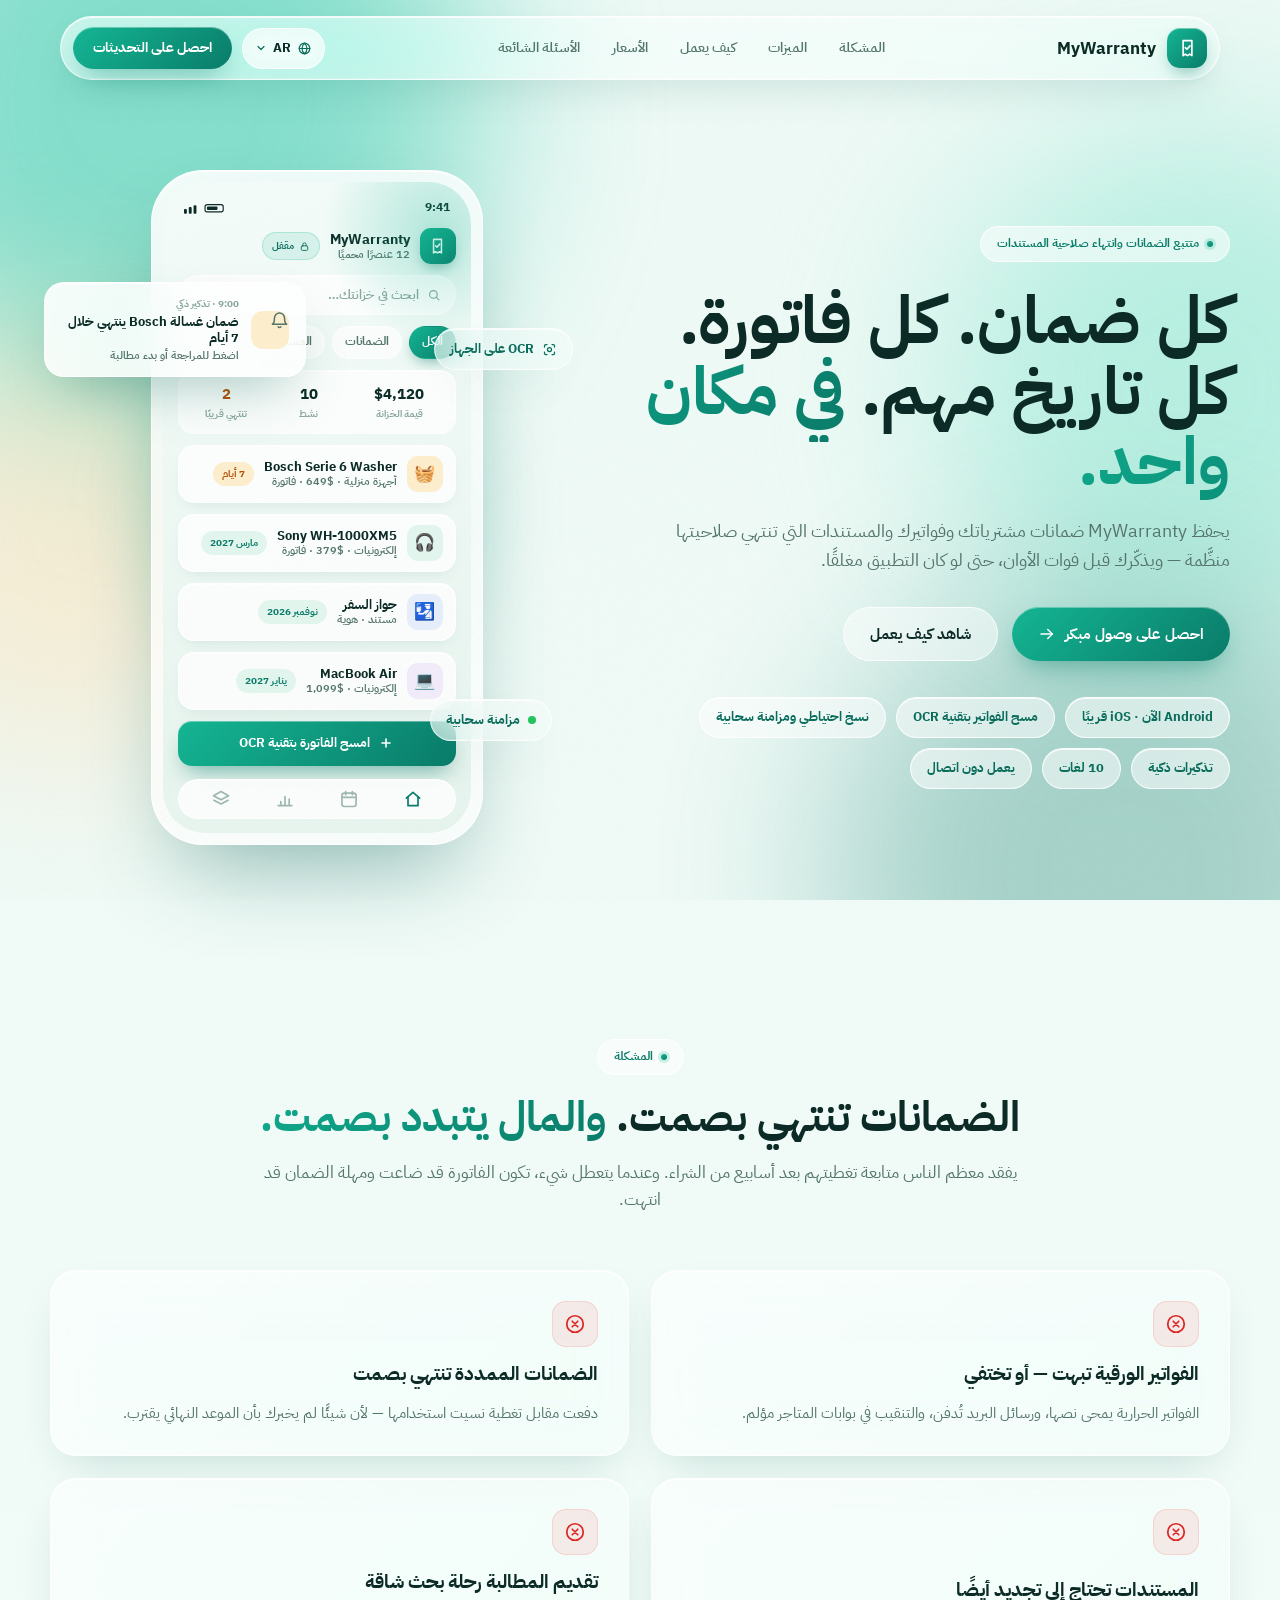
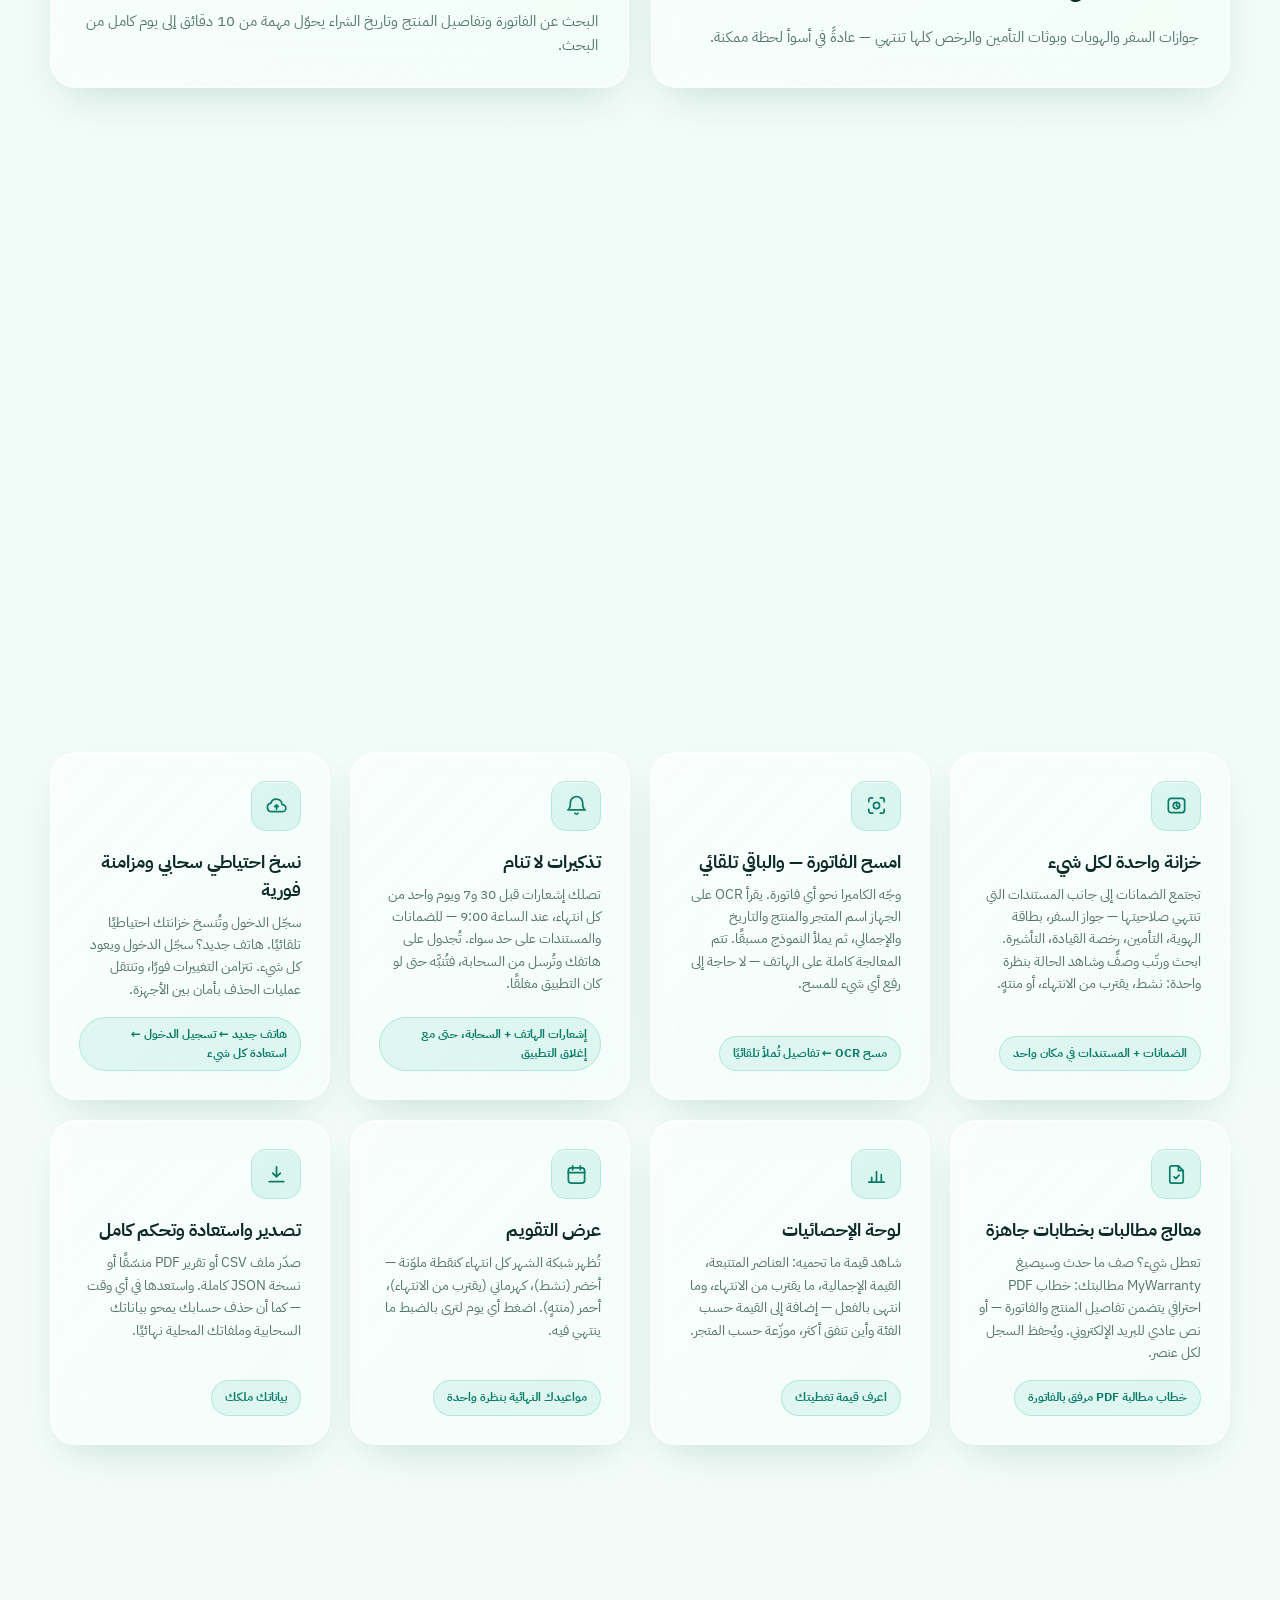
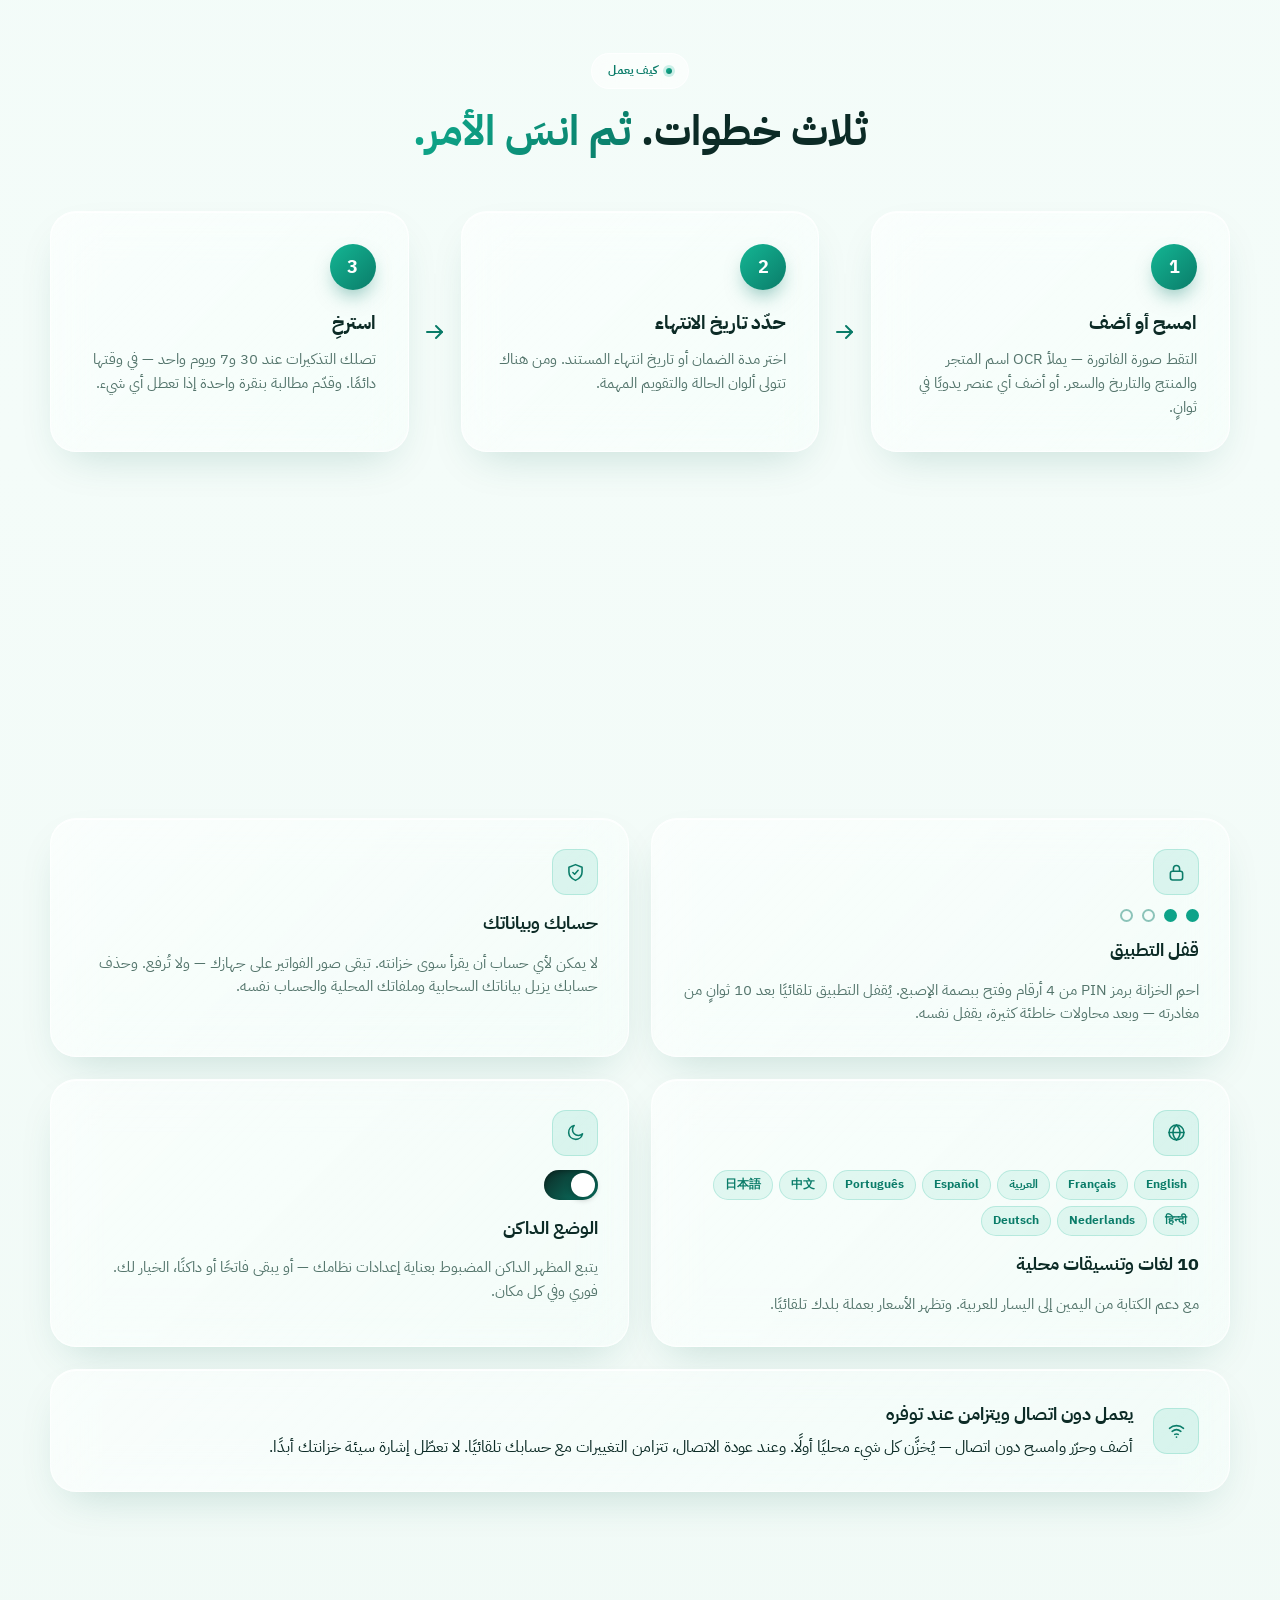
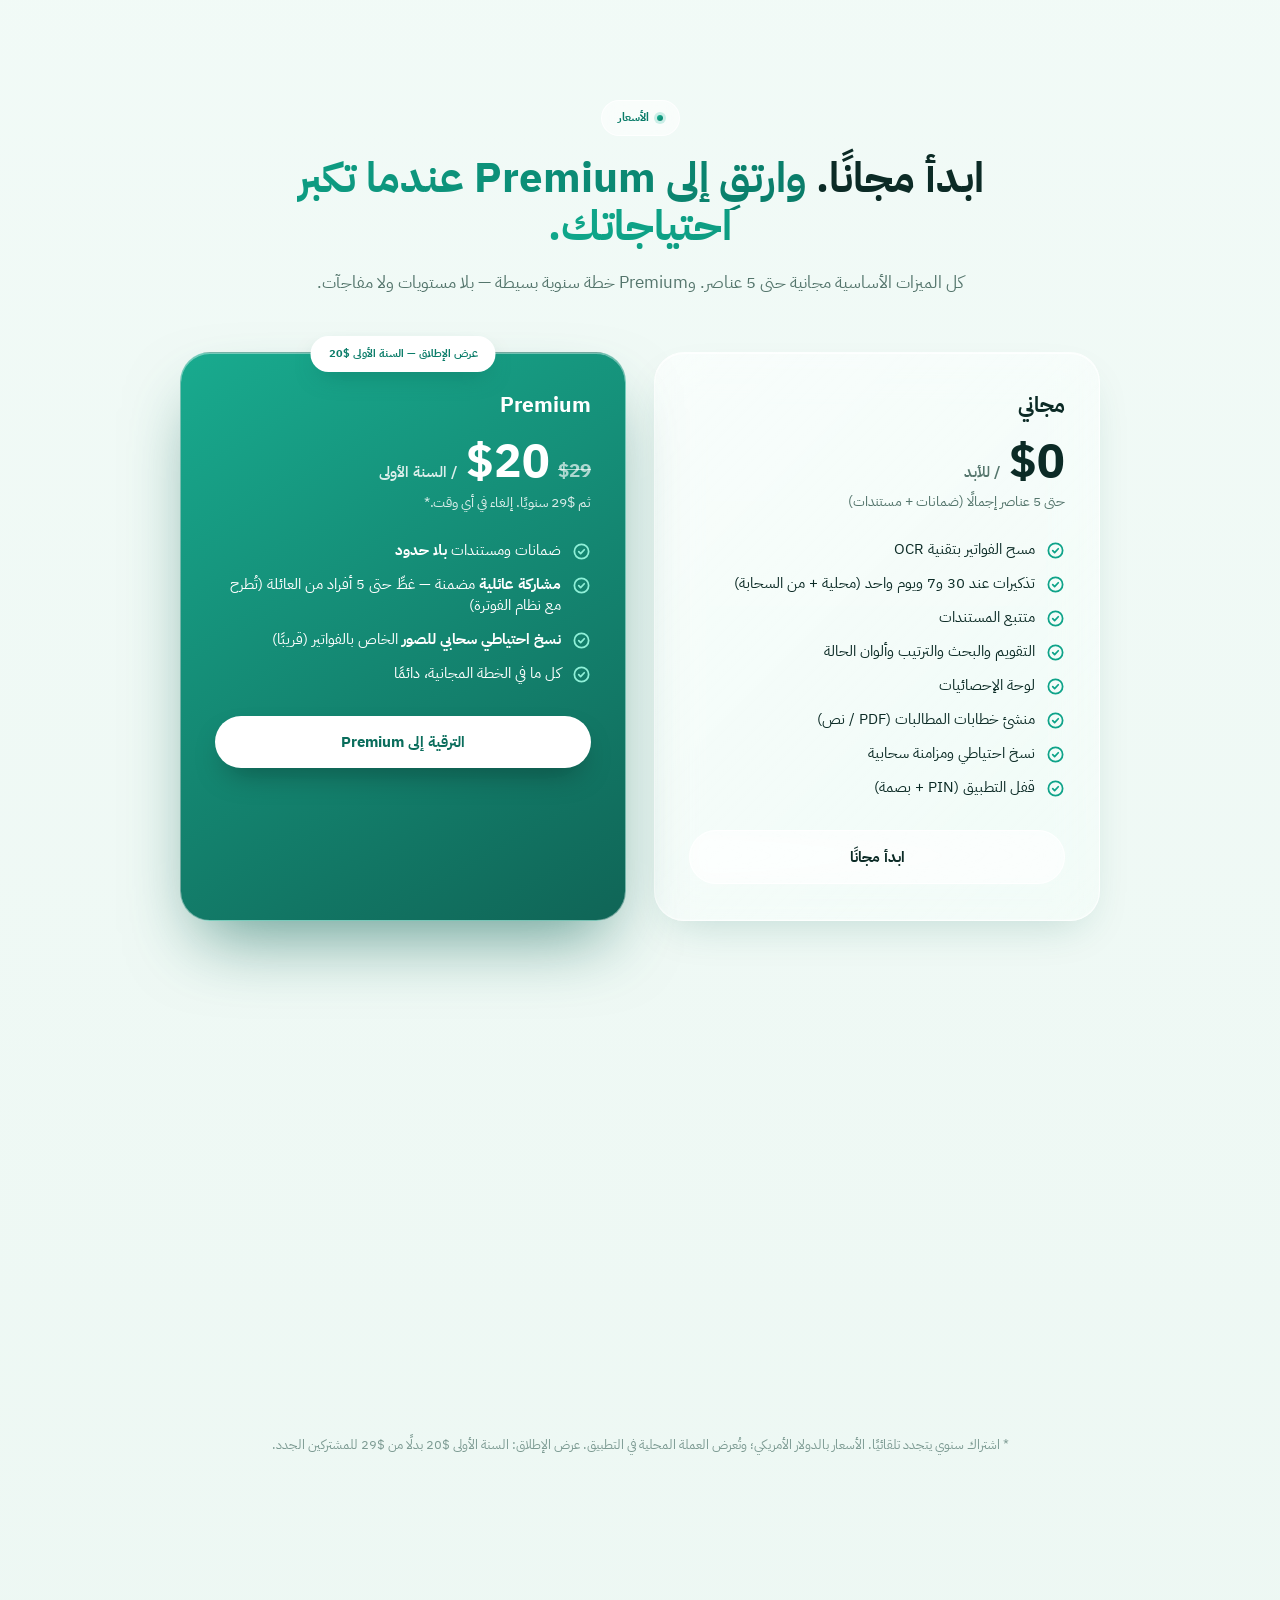
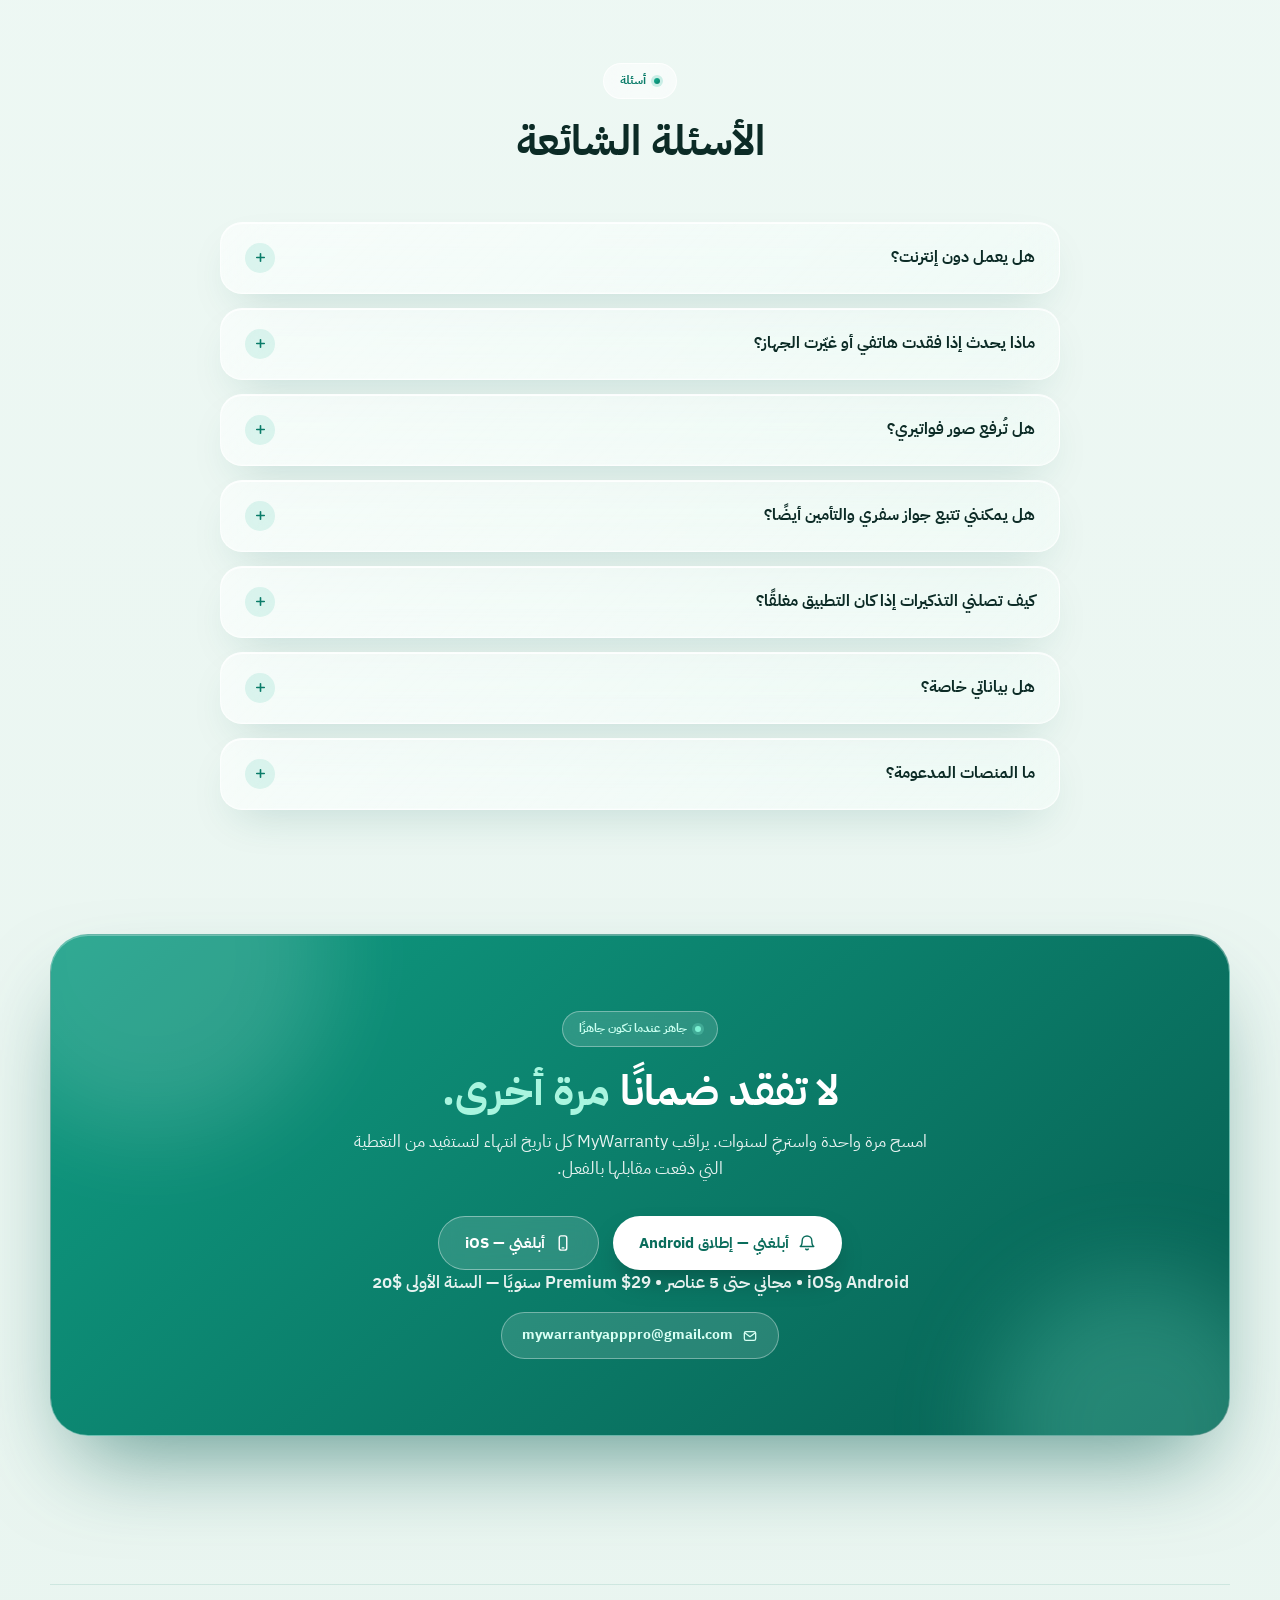
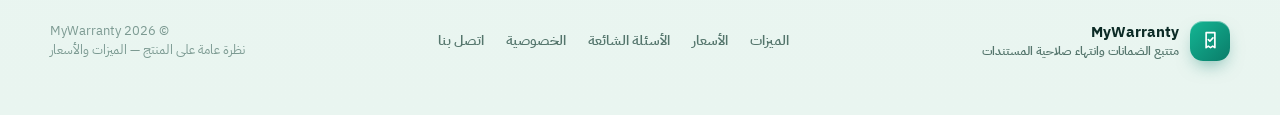
==== commit 293ea48b: "Add language switcher to all locales" ====
--- a/ar/index.html
+++ b/ar/index.html
@@ -163,6 +163,25 @@
     <a href="#faq">الأسئلة الشائعة</a>
   </nav>
   <div class="nav-cta">
+    <div class="lang-switch" id="langSwitch">
+      <button class="lang-btn" id="langBtn" aria-expanded="false" aria-haspopup="true" aria-controls="langMenu" aria-label="تغيير اللغة">
+        <svg viewBox="0 0 24 24" fill="none" stroke="currentColor" stroke-width="1.9" stroke-linecap="round"><circle cx="12" cy="12" r="8.5"/><path d="M3.5 12h17"/><path d="M12 3.5c2.7 2.3 4 5.2 4 8.5s-1.3 6.2-4 8.5c-2.7-2.3-4-5.2-4-8.5s1.3-6.2 4-8.5z"/></svg>
+        <span>AR</span>
+        <svg class="chev" viewBox="0 0 24 24" fill="none" stroke="currentColor" stroke-width="2.4" stroke-linecap="round" stroke-linejoin="round"><path d="M6 9l6 6 6-6"/></svg>
+      </button>
+      <div class="lang-menu" id="langMenu" aria-label="اللغة">
+        <a lang="en" hreflang="en" href="../">English</a>
+        <a lang="fr" hreflang="fr" href="../fr/">Français</a>
+        <a lang="ar" hreflang="ar" href="./" class="active" aria-current="true">العربية</a>
+        <a lang="es" hreflang="es" href="../es/">Español</a>
+        <a lang="pt" hreflang="pt" href="../pt/">Português</a>
+        <a lang="zh" hreflang="zh" href="../zh/">中文</a>
+        <a lang="ja" hreflang="ja" href="../ja/">日本語</a>
+        <a lang="hi" hreflang="hi" href="../hi/">हिन्दी</a>
+        <a lang="nl" hreflang="nl" href="../nl/">Nederlands</a>
+        <a lang="de" hreflang="de" href="../de/">Deutsch</a>
+      </div>
+    </div>
     <a class="btn btn-primary btn-sm" href="#cta">احصل على التحديثات</a>
     <button class="burger" id="burger" aria-label="افتح القائمة" aria-expanded="false"><span></span><span></span><span></span></button>
   </div>
--- a/assets/styles.css
+++ b/assets/styles.css
@@ -403,6 +403,44 @@
 .legal-divider{border:none;border-top:1px solid rgba(10,124,105,.12);margin:30px 0}
 @media (max-width:640px){.legal{padding:30px 22px;border-radius:26px}}
 
+/* ============ LANGUAGE SWITCHER ============ */
+.lang-switch{position:relative}
+.lang-btn{
+  display:inline-flex;align-items:center;gap:6px;
+  font-weight:800;font-size:13px;color:var(--ink);
+  padding:9px 12px;border-radius:999px;border:1px solid rgba(255,255,255,.85);
+  background:rgba(255,255,255,.5);
+  -webkit-backdrop-filter:blur(10px);backdrop-filter:blur(10px);
+  transition:background .2s,transform .2s;
+}
+.lang-btn:hover{background:rgba(255,255,255,.78);transform:translateY(-1px)}
+.lang-btn svg{width:15px;height:15px;color:#0a6d5c}
+.lang-btn .chev{width:12px;height:12px;transition:transform .25s}
+.lang-switch.open .lang-btn{background:rgba(255,255,255,.85)}
+.lang-switch.open .chev{transform:rotate(180deg)}
+.lang-menu{
+  position:absolute;top:calc(100% + 12px);right:0;z-index:120;
+  width:300px;display:none;grid-template-columns:1fr 1fr;gap:4px;
+  padding:12px;border-radius:22px;
+  background:linear-gradient(135deg,rgba(255,255,255,.95),rgba(255,255,255,.85));
+  -webkit-backdrop-filter:blur(26px);backdrop-filter:blur(26px);
+  border:1px solid rgba(255,255,255,.9);box-shadow:0 30px 60px -20px rgba(7,94,81,.35);
+}
+.lang-switch.open .lang-menu{display:grid}
+.lang-menu a{
+  display:flex;align-items:center;justify-content:space-between;gap:8px;
+  padding:9px 12px;border-radius:12px;font-size:14px;font-weight:600;
+  color:var(--muted);text-decoration:none;transition:.15s;
+}
+.lang-menu a:hover{background:rgba(20,182,148,.1);color:var(--ink)}
+.lang-menu a.active{color:#0a6d5c;background:rgba(20,182,148,.14);font-weight:800}
+.lang-menu a.active::after{content:"";width:6px;height:6px;border-radius:50%;background:var(--teal);flex-shrink:0}
+[dir="rtl"] .lang-menu{right:auto;left:0}
+@media (max-width:480px){
+  .lang-switch + .btn{display:none}
+  .lang-menu{width:270px}
+}
+
 /* ============ RTL (ARABIC) ============ */
 [dir="rtl"] body *{letter-spacing:normal!important}
 [dir="rtl"] .float-notif{right:auto;left:-6px;transform-origin:top left}
